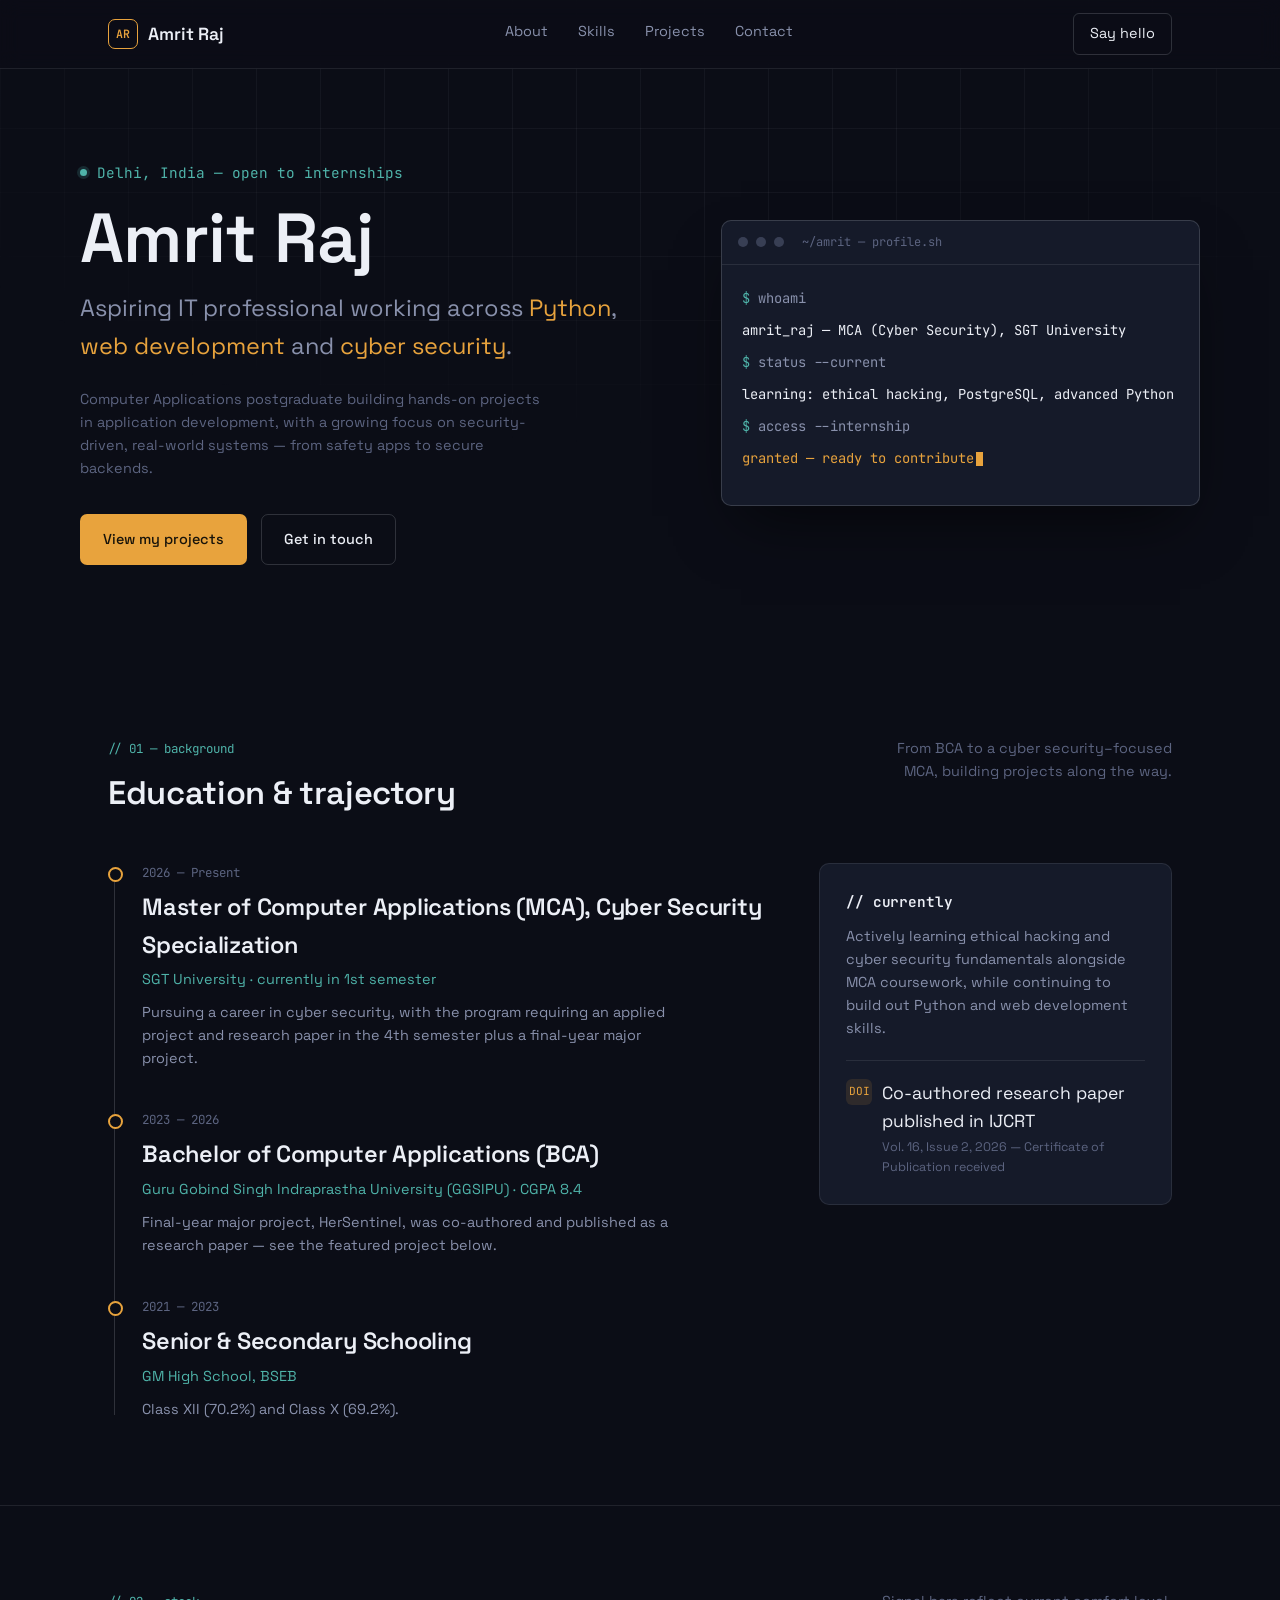
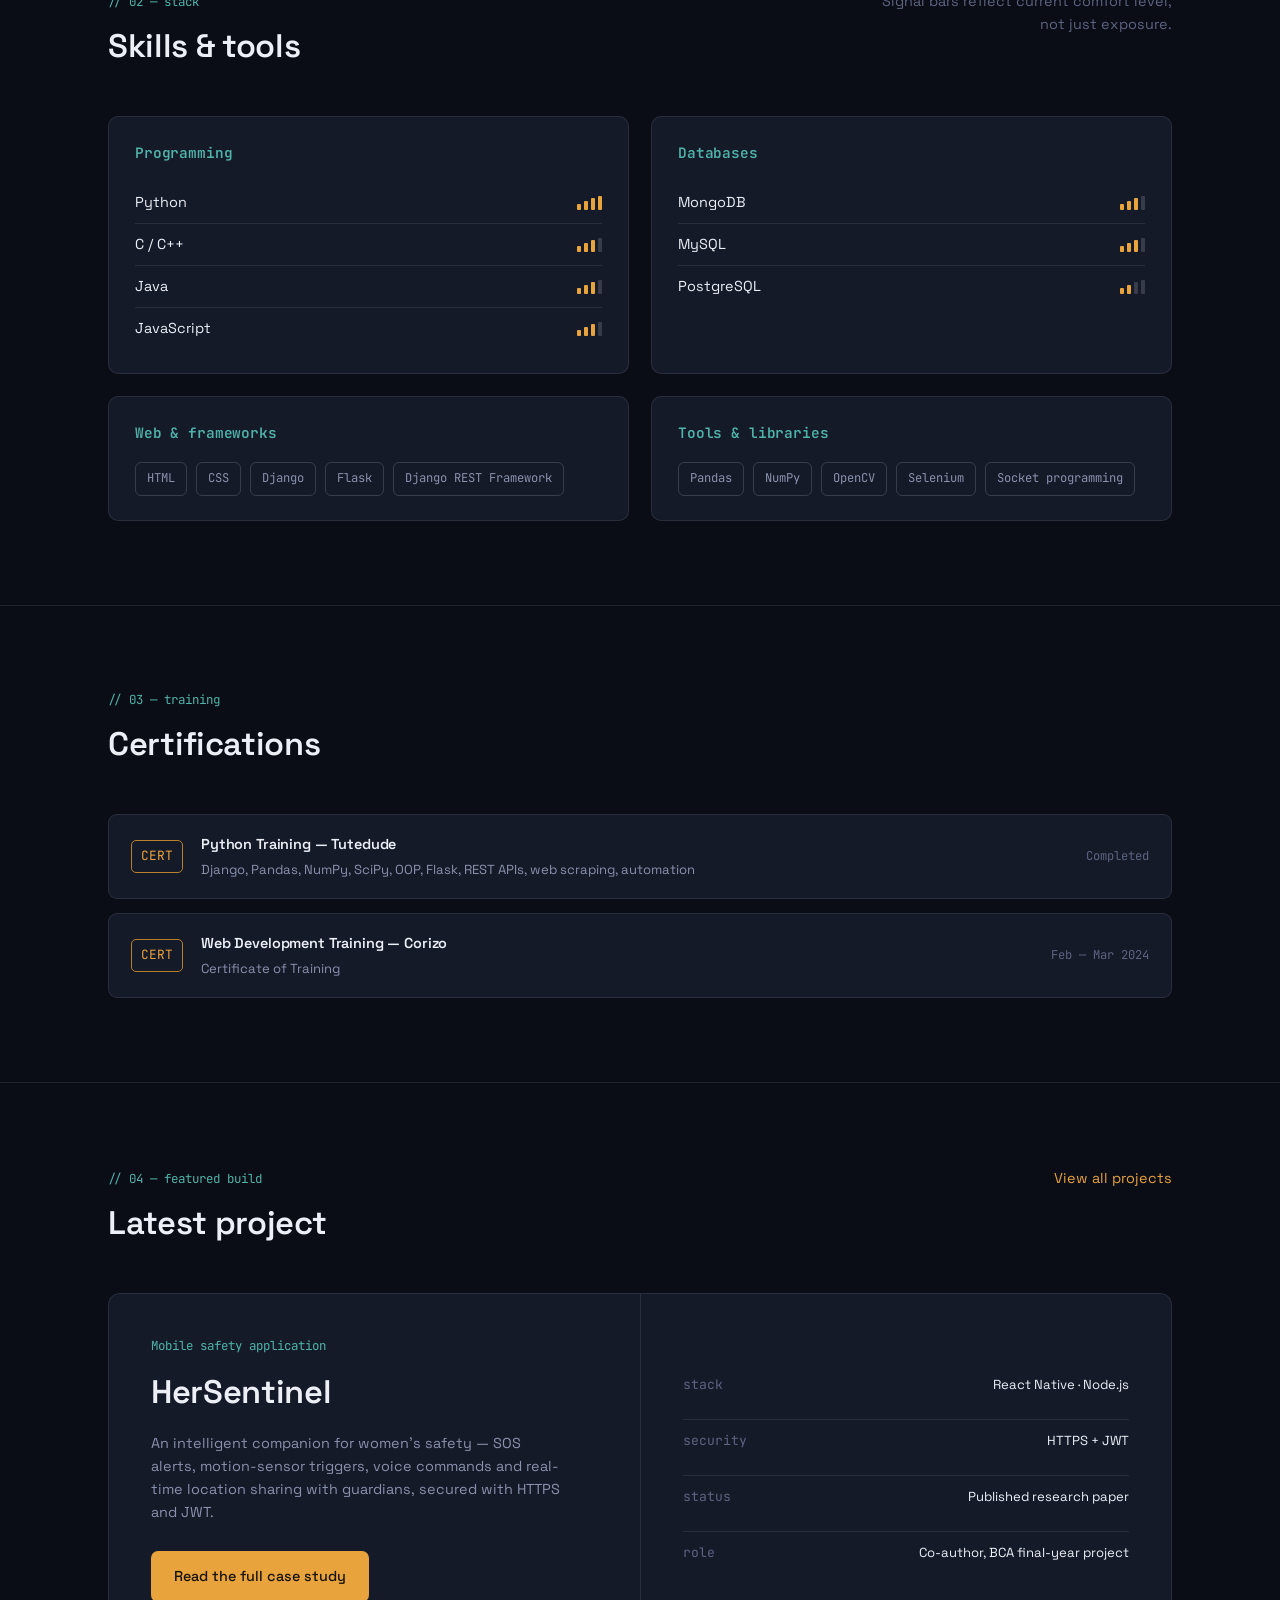
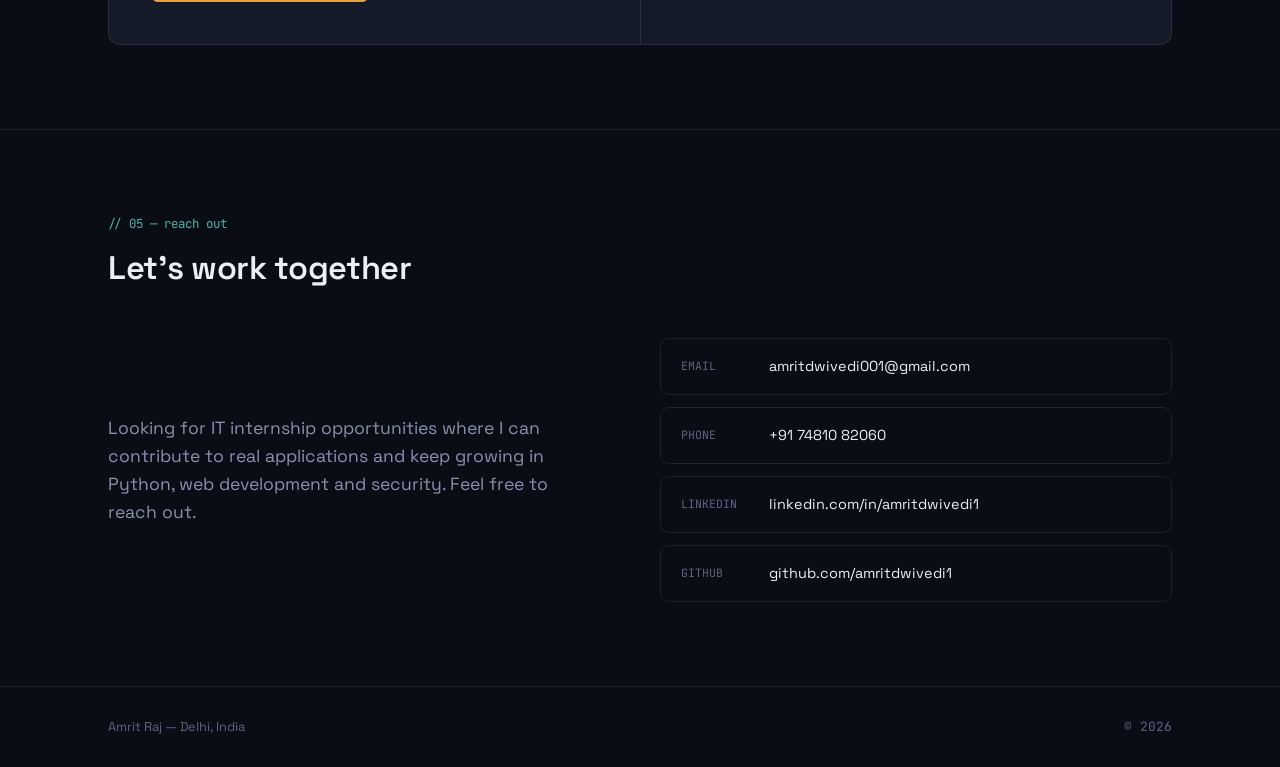
==== index.html @ 2801be8a "Add files via upload" ====
<!DOCTYPE html>
<html lang="en">
<head>
<meta charset="UTF-8">
<meta name="viewport" content="width=device-width, initial-scale=1.0">
<title>Amrit Raj — IT Professional &amp; Cyber Security Enthusiast</title>
<meta name="description" content="Portfolio of Amrit Raj — Python &amp; web development, cyber security, MCA (Cyber Security) student.">
<link rel="preconnect" href="https://fonts.googleapis.com">
<link href="https://fonts.googleapis.com/css2?family=Space+Grotesk:wght@400;500;600;700&family=JetBrains+Mono:wght@400;500&display=swap" rel="stylesheet">
<link rel="stylesheet" href="style.css">
</head>
<body>

<nav class="site-nav">
  <div class="wrap">
    <div class="brand">
      <span class="brand-mark">AR</span>
      Amrit Raj
    </div>
    <div class="nav-links">
      <a href="#about">About</a>
      <a href="#skills">Skills</a>
      <a href="projects/index.html">Projects</a>
      <a href="#contact">Contact</a>
    </div>
    <a class="nav-cta" href="mailto:amritdwivedi001@gmail.com">Say hello</a>
  </div>
</nav>

<header class="wrap hero">
  <div>
    <div class="eyebrow-line"><span class="dot"></span> Delhi, India — open to internships</div>
    <h1>Amrit Raj</h1>
    <p class="role">Aspiring IT professional working across <span class="hl">Python</span>, <span class="hl">web development</span> and <span class="hl">cyber security</span>.</p>
    <p class="hero-intro">Computer Applications postgraduate building hands-on projects in application development, with a growing focus on security-driven, real-world systems — from safety apps to secure backends.</p>
    <div class="hero-cta">
      <a class="btn btn-primary" href="projects/index.html">View my projects</a>
      <a class="btn btn-ghost" href="#contact">Get in touch</a>
    </div>
  </div>

  <div class="terminal">
    <div class="terminal-head">
      <span></span><span></span><span></span>
      <div class="path">~/amrit — profile.sh</div>
    </div>
    <div class="terminal-body">
      <div class="line"><span class="prompt">$</span> whoami</div>
      <div class="line"><span class="val">amrit_raj — MCA (Cyber Security), SGT University</span></div>
      <div class="line"><span class="prompt">$</span> status --current</div>
      <div class="line"><span class="val">learning: ethical hacking, PostgreSQL, advanced Python</span></div>
      <div class="line"><span class="prompt">$</span> access --internship</div>
      <div class="line"><span class="ok">granted — ready to contribute<span class="cursor"></span></span></div>
    </div>
  </div>
</header>

<section id="about">
  <div class="wrap">
    <div class="section-head">
      <div>
        <div class="section-tag">// 01 — background</div>
        <h2>Education &amp; trajectory</h2>
      </div>
      <p class="section-note">From BCA to a cyber security–focused MCA, building projects along the way.</p>
    </div>

    <div class="about-grid">
      <div class="timeline">
        <div class="timeline-item">
          <div class="period">2026 — Present</div>
          <h3>Master of Computer Applications (MCA), Cyber Security Specialization</h3>
          <div class="org">SGT University · currently in 1st semester</div>
          <p class="desc">Pursuing a career in cyber security, with the program requiring an applied project and research paper in the 4th semester plus a final-year major project.</p>
        </div>
        <div class="timeline-item">
          <div class="period">2023 — 2026</div>
          <h3>Bachelor of Computer Applications (BCA)</h3>
          <div class="org">Guru Gobind Singh Indraprastha University (GGSIPU) · CGPA 8.4</div>
          <p class="desc">Final-year major project, HerSentinel, was co-authored and published as a research paper — see the featured project below.</p>
        </div>
        <div class="timeline-item">
          <div class="period">2021 — 2023</div>
          <h3>Senior &amp; Secondary Schooling</h3>
          <div class="org">GM High School, BSEB</div>
          <p class="desc">Class XII (70.2%) and Class X (69.2%).</p>
        </div>
      </div>

      <aside class="about-side">
        <h4>// currently</h4>
        <p>Actively learning ethical hacking and cyber security fundamentals alongside MCA coursework, while continuing to build out Python and web development skills.</p>
        <div class="badge-pub">
          <span class="icon">DOI</span>
          <div>
            Co-authored research paper published in IJCRT
            <small>Vol. 16, Issue 2, 2026 — Certificate of Publication received</small>
          </div>
        </div>
      </aside>
    </div>
  </div>
</section>

<section id="skills">
  <div class="wrap">
    <div class="section-head">
      <div>
        <div class="section-tag">// 02 — stack</div>
        <h2>Skills &amp; tools</h2>
      </div>
      <p class="section-note">Signal bars reflect current comfort level, not just exposure.</p>
    </div>

    <div class="skills-grid">
      <div class="skill-card">
        <h3>Programming</h3>
        <div class="skill-row"><span class="name">Python</span><span class="signal"><i class="on"></i><i class="on"></i><i class="on"></i><i class="on"></i></span></div>
        <div class="skill-row"><span class="name">C / C++</span><span class="signal"><i class="on"></i><i class="on"></i><i class="on"></i><i></i></span></div>
        <div class="skill-row"><span class="name">Java</span><span class="signal"><i class="on"></i><i class="on"></i><i class="on"></i><i></i></span></div>
        <div class="skill-row"><span class="name">JavaScript</span><span class="signal"><i class="on"></i><i class="on"></i><i class="on"></i><i></i></span></div>
      </div>

      <div class="skill-card">
        <h3>Databases</h3>
        <div class="skill-row"><span class="name">MongoDB</span><span class="signal"><i class="on"></i><i class="on"></i><i class="on"></i><i></i></span></div>
        <div class="skill-row"><span class="name">MySQL</span><span class="signal"><i class="on"></i><i class="on"></i><i class="on"></i><i></i></span></div>
        <div class="skill-row"><span class="name">PostgreSQL</span><span class="signal"><i class="on"></i><i class="on"></i><i></i><i></i></span></div>
        
      </div>

      <div class="skill-card">
        <h3>Web &amp; frameworks</h3>
        <div class="tag-row">
          <span class="tag">HTML</span>
          <span class="tag">CSS</span>
          <span class="tag">Django</span>
          <span class="tag">Flask</span>
          <span class="tag">Django REST Framework</span>
        </div>
      </div>

      <div class="skill-card">
        <h3>Tools &amp; libraries</h3>
        <div class="tag-row">
          <span class="tag">Pandas</span>
          <span class="tag">NumPy</span>
          <span class="tag">OpenCV</span>
          <span class="tag">Selenium</span>
          <span class="tag">Socket programming</span>
        </div>
      </div>
    </div>
  </div>
</section>

<section id="certifications">
  <div class="wrap">
    <div class="section-head">
      <div>
        <div class="section-tag">// 03 — training</div>
        <h2>Certifications</h2>
      </div>
    </div>
    <div class="cert-list">
      <div class="cert-item">
        <span class="mark">CERT</span>
        <div>
          <h4>Python Training — Tutedude</h4>
          <p>Django, Pandas, NumPy, SciPy, OOP, Flask, REST APIs, web scraping, automation</p>
        </div>
        <span class="when">Completed</span>
      </div>
      <div class="cert-item">
        <span class="mark">CERT</span>
        <div>
          <h4>Web Development Training — Corizo</h4>
          <p>Certificate of Training</p>
        </div>
        <span class="when">Feb — Mar 2024</span>
      </div>
    </div>
  </div>
</section>

<section id="featured-project">
  <div class="wrap">
    <div class="section-head">
      <div>
        <div class="section-tag">// 04 — featured build</div>
        <h2>Latest project</h2>
      </div>
      <p class="section-note"><a href="projects/index.html" style="color:var(--amber)">View all projects</a></p>
    </div>

    <div class="feature-card">
      <div class="feature-copy">
        <div class="kicker">Mobile safety application</div>
        <h3>HerSentinel</h3>
        <p class="lede">An intelligent companion for women's safety — SOS alerts, motion-sensor triggers, voice commands and real-time location sharing with guardians, secured with HTTPS and JWT.</p>
        <div class="feature-links">
          <a class="btn btn-primary" href="projects/her-sentinels/index.html">Read the full case study</a>
        </div>
      </div>
      <div class="feature-visual">
        <div class="feature-fact"><span class="k">stack</span><span class="v">React Native · Node.js</span></div>
        <div class="feature-fact"><span class="k">security</span><span class="v">HTTPS + JWT</span></div>
        <div class="feature-fact"><span class="k">status</span><span class="v">Published research paper</span></div>
        <div class="feature-fact"><span class="k">role</span><span class="v">Co-author, BCA final-year project</span></div>
      </div>
    </div>
  </div>
</section>

<section id="contact">
  <div class="wrap">
    <div class="section-head">
      <div>
        <div class="section-tag">// 05 — reach out</div>
        <h2>Let's work together</h2>
      </div>
    </div>

    <div class="contact-grid">
      <p style="color:var(--muted); max-width:44ch; font-size:var(--step-0);">Looking for IT internship opportunities where I can contribute to real applications and keep growing in Python, web development and security. Feel free to reach out.</p>

      <div class="contact-list">
        <a class="contact-row" href="mailto:amritdwivedi001@gmail.com">
          <span class="k">EMAIL</span><span class="v">amritdwivedi001@gmail.com</span>
        </a>
        <a class="contact-row" href="tel:+917481082060">
          <span class="k">PHONE</span><span class="v">+91 74810 82060</span>
        </a>
        <a class="contact-row" href="https://www.linkedin.com/in/amritdwivedi1" target="_blank" rel="noopener">
          <span class="k">LINKEDIN</span><span class="v">linkedin.com/in/amritdwivedi1</span>
        </a>
        <a class="contact-row" href="https://github.com/amritdwivedi1" target="_blank" rel="noopener">
          <span class="k">GITHUB</span><span class="v">github.com/amritdwivedi1</span>
        </a>
      </div>
    </div>
  </div>
</section>

<footer>
  <div class="wrap">
    <span>Amrit Raj — Delhi, India</span>
    <span class="mono">© 2026</span>
  </div>
</footer>

</body>
</html>
---- style.css ----
/* ===========================================================
   AMRIT RAJ — Portfolio
   Design language: a secure-systems / access-terminal aesthetic.
   Deep ink base, amber signal accent (not neon green), teal
   secondary, one deliberate boot-sequence moment in the hero.
   =========================================================== */

:root {
  /* Color */
  --ink:        #0B0D16;
  --ink-soft:   #151a29;
  --ink-raise:  #1b2032;
  --paper:      #ECEFF6;
  --muted:      #8991AC;
  --muted-dim:  #5C6480;
  --amber:      #E8A33D;
  --amber-dim:  #B87F2C;
  --teal:       #4FB3A9;
  --line:       rgba(236, 239, 246, 0.09);
  --line-strong:rgba(236, 239, 246, 0.16);
  --danger:     #E15B5B;

  /* Type */
  --font-display: 'Space Grotesk', 'Segoe UI', sans-serif;
  --font-mono: 'JetBrains Mono', 'Consolas', monospace;

  /* Scale */
  --step--1: clamp(0.83rem, 0.8rem + 0.15vw, 0.9rem);
  --step-0:  clamp(1rem, 0.96rem + 0.2vw, 1.1rem);
  --step-1:  clamp(1.25rem, 1.15rem + 0.4vw, 1.5rem);
  --step-2:  clamp(1.6rem, 1.4rem + 0.8vw, 2.1rem);
  --step-3:  clamp(2.1rem, 1.7rem + 1.6vw, 3.2rem);
  --step-4:  clamp(2.8rem, 2.1rem + 2.8vw, 4.6rem);

  --maxw: 1120px;
}

* { box-sizing: border-box; }

html {
  scroll-behavior: smooth;
}

@media (prefers-reduced-motion: reduce) {
  html { scroll-behavior: auto; }
  *, *::before, *::after {
    animation-duration: 0.001ms !important;
    animation-iteration-count: 1 !important;
    transition-duration: 0.001ms !important;
  }
}

body {
  margin: 0;
  background: var(--ink);
  color: var(--paper);
  font-family: var(--font-display);
  font-size: var(--step-0);
  line-height: 1.6;
  -webkit-font-smoothing: antialiased;
}

/* subtle fixed grid texture behind everything */
body::before {
  content: "";
  position: fixed;
  inset: 0;
  background-image:
    linear-gradient(var(--line) 1px, transparent 1px),
    linear-gradient(90deg, var(--line) 1px, transparent 1px);
  background-size: 64px 64px;
  mask-image: radial-gradient(ellipse 80% 60% at 50% 0%, black 40%, transparent 85%);
  opacity: 0.5;
  pointer-events: none;
  z-index: 0;
}

a { color: inherit; text-decoration: none; }

h1, h2, h3, h4 { margin: 0; font-weight: 600; letter-spacing: -0.01em; }

p { margin: 0; color: var(--muted); }

.mono { font-family: var(--font-mono); }

.wrap {
  max-width: var(--maxw);
  margin: 0 auto;
  padding: 0 28px;
  position: relative;
  z-index: 1;
}

/* ---------- Nav ---------- */
.site-nav {
  position: sticky;
  top: 0;
  z-index: 20;
  background: rgba(11, 13, 22, 0.82);
  backdrop-filter: blur(10px);
  border-bottom: 1px solid var(--line);
}

.site-nav .wrap {
  display: flex;
  align-items: center;
  justify-content: space-between;
  height: 68px;
}

.brand {
  display: flex;
  align-items: center;
  gap: 10px;
  font-weight: 600;
  font-size: var(--step-0);
}

.brand-mark {
  width: 30px;
  height: 30px;
  border: 1px solid var(--amber);
  border-radius: 7px;
  display: grid;
  place-items: center;
  font-family: var(--font-mono);
  font-size: 0.72rem;
  color: var(--amber);
}

.nav-links {
  display: flex;
  gap: 30px;
  font-size: var(--step--1);
}

.nav-links a {
  color: var(--muted);
  border-bottom: 1px solid transparent;
  padding-bottom: 3px;
  transition: color 0.2s ease, border-color 0.2s ease;
}

.nav-links a:hover,
.nav-links a.active {
  color: var(--paper);
  border-color: var(--amber);
}

.nav-cta {
  border: 1px solid var(--line-strong);
  padding: 8px 16px;
  border-radius: 6px;
  font-size: var(--step--1);
  color: var(--paper) !important;
  transition: border-color 0.2s ease, background 0.2s ease;
}
.nav-cta:hover { border-color: var(--amber); background: rgba(232,163,61,0.08); }

.nav-toggle { display: none; }

/* ---------- Hero ---------- */
.hero {
  padding: 92px 0 88px;
  display: grid;
  grid-template-columns: 1.1fr 0.9fr;
  gap: 56px;
  align-items: center;
}

.eyebrow-line {
  font-family: var(--font-mono);
  font-size: var(--step--1);
  color: var(--teal);
  margin-bottom: 18px;
  display: flex;
  align-items: center;
  gap: 10px;
}

.eyebrow-line .dot {
  width: 7px; height: 7px;
  border-radius: 50%;
  background: var(--teal);
  box-shadow: 0 0 0 3px rgba(79,179,169,0.18);
}

.hero h1 {
  font-size: var(--step-4);
  line-height: 1.04;
  color: var(--paper);
}

.hero .role {
  margin-top: 16px;
  font-size: var(--step-1);
  color: var(--muted);
  max-width: 46ch;
}

.hero .role .hl { color: var(--amber); }

.hero-intro {
  margin-top: 22px;
  max-width: 52ch;
  color: var(--muted-dim);
  font-size: var(--step--1);
}

.hero-cta {
  margin-top: 34px;
  display: flex;
  gap: 14px;
  flex-wrap: wrap;
}

.btn {
  display: inline-flex;
  align-items: center;
  gap: 8px;
  padding: 13px 22px;
  border-radius: 7px;
  font-size: var(--step--1);
  font-weight: 500;
  border: 1px solid transparent;
  cursor: pointer;
}

.btn-primary {
  background: var(--amber);
  color: #17130A;
}
.btn-primary:hover { background: #f0ad4f; }

.btn-ghost {
  border-color: var(--line-strong);
  color: var(--paper);
}
.btn-ghost:hover { border-color: var(--amber); color: var(--amber); }

/* terminal panel */
.terminal {
  background: var(--ink-soft);
  border: 1px solid var(--line-strong);
  border-radius: 10px;
  overflow: hidden;
  box-shadow: 0 30px 60px -20px rgba(0,0,0,0.6);
}

.terminal-head {
  display: flex;
  align-items: center;
  gap: 8px;
  padding: 12px 16px;
  border-bottom: 1px solid var(--line);
}

.terminal-head span {
  width: 10px; height: 10px; border-radius: 50%;
  background: var(--muted-dim);
  opacity: 0.5;
}

.terminal-head .path {
  margin-left: 10px;
  font-family: var(--font-mono);
  font-size: 0.75rem;
  color: var(--muted-dim);
}

.terminal-body {
  padding: 22px 20px 26px;
  font-family: var(--font-mono);
  font-size: 0.86rem;
  color: var(--muted);
  min-height: 210px;
}

.terminal-body .line { margin-bottom: 10px; opacity: 0; animation: reveal 0.4s ease forwards; }
.terminal-body .prompt { color: var(--teal); }
.terminal-body .val { color: var(--paper); }
.terminal-body .ok { color: var(--amber); }

.terminal-body .line:nth-child(1) { animation-delay: 0.2s; }
.terminal-body .line:nth-child(2) { animation-delay: 0.9s; }
.terminal-body .line:nth-child(3) { animation-delay: 1.6s; }
.terminal-body .line:nth-child(4) { animation-delay: 2.3s; }
.terminal-body .line:nth-child(5) { animation-delay: 3.0s; }
.terminal-body .line:nth-child(6) { animation-delay: 3.7s; }

@keyframes reveal {
  from { opacity: 0; transform: translateY(4px); }
  to   { opacity: 1; transform: translateY(0); }
}

.cursor {
  display: inline-block;
  width: 7px; height: 14px;
  background: var(--amber);
  margin-left: 2px;
  animation: blink 1s steps(1) infinite;
  vertical-align: middle;
}
@keyframes blink { 50% { opacity: 0; } }

/* ---------- Section shell ---------- */
section { padding: 84px 0; border-top: 1px solid var(--line); }
.hero + section { border-top: none; }

.section-head {
  display: flex;
  align-items: baseline;
  justify-content: space-between;
  gap: 24px;
  margin-bottom: 44px;
  flex-wrap: wrap;
}

.section-tag {
  font-family: var(--font-mono);
  font-size: 0.78rem;
  color: var(--teal);
}

.section-head h2 {
  font-size: var(--step-2);
  color: var(--paper);
  margin-top: 8px;
}

.section-note {
  max-width: 34ch;
  font-size: var(--step--1);
  color: var(--muted-dim);
  text-align: right;
}

/* ---------- About / education timeline ---------- */
.timeline {
  position: relative;
  padding-left: 34px;
}

.timeline::before {
  content: "";
  position: absolute;
  left: 6px; top: 6px; bottom: 6px;
  width: 1px;
  background: var(--line-strong);
}

.timeline-item {
  position: relative;
  padding-bottom: 40px;
}
.timeline-item:last-child { padding-bottom: 0; }

.timeline-item::before {
  content: "";
  position: absolute;
  left: -34px;
  top: 4px;
  width: 11px; height: 11px;
  border-radius: 50%;
  background: var(--ink);
  border: 2px solid var(--amber);
}

.timeline-item .period {
  font-family: var(--font-mono);
  font-size: 0.78rem;
  color: var(--muted-dim);
}

.timeline-item h3 {
  font-size: var(--step-1);
  color: var(--paper);
  margin-top: 6px;
}

.timeline-item .org {
  margin-top: 4px;
  color: var(--teal);
  font-size: var(--step--1);
}

.timeline-item .desc {
  margin-top: 10px;
  max-width: 60ch;
  font-size: var(--step--1);
}

.about-grid {
  display: grid;
  grid-template-columns: 1.3fr 0.7fr;
  gap: 56px;
}

.about-side {
  border: 1px solid var(--line);
  border-radius: 10px;
  padding: 26px;
  background: var(--ink-soft);
  align-self: start;
}

.about-side h4 {
  font-size: var(--step--1);
  color: var(--paper);
  font-family: var(--font-mono);
}

.about-side p { margin-top: 12px; font-size: var(--step--1); }

.badge-pub {
  margin-top: 20px;
  display: flex;
  gap: 10px;
  align-items: flex-start;
  border-top: 1px solid var(--line);
  padding-top: 18px;
}

.badge-pub .icon {
  width: 26px; height: 26px; flex: none;
  border-radius: 6px;
  background: rgba(232,163,61,0.12);
  color: var(--amber);
  display: grid; place-items: center;
  font-family: var(--font-mono);
  font-size: 0.7rem;
}

.badge-pub small { display: block; margin-top: 3px; color: var(--muted-dim); font-size: 0.78rem; }

/* ---------- Skills ---------- */
.skills-grid {
  display: grid;
  grid-template-columns: repeat(2, 1fr);
  gap: 22px;
}

.skill-card {
  border: 1px solid var(--line);
  border-radius: 10px;
  padding: 24px 26px;
  background: var(--ink-soft);
}

.skill-card h3 {
  font-size: var(--step--1);
  font-family: var(--font-mono);
  color: var(--teal);
  margin-bottom: 18px;
}

.skill-row {
  display: flex;
  align-items: center;
  justify-content: space-between;
  gap: 14px;
  padding: 9px 0;
  border-top: 1px solid var(--line);
  font-size: var(--step--1);
}
.skill-row:first-of-type { border-top: none; }

.skill-row .name { color: var(--paper); }
.skill-row .note { color: var(--muted-dim); font-size: 0.78rem; }

.signal {
  display: flex;
  gap: 3px;
  align-items: flex-end;
  height: 14px;
}
.signal i {
  display: block;
  width: 4px;
  background: var(--line-strong);
  border-radius: 1px;
}
.signal i:nth-child(1) { height: 40%; }
.signal i:nth-child(2) { height: 60%; }
.signal i:nth-child(3) { height: 80%; }
.signal i:nth-child(4) { height: 100%; }
.signal i.on { background: var(--amber); }

.tag-row {
  display: flex;
  flex-wrap: wrap;
  gap: 9px;
}

.tag {
  font-family: var(--font-mono);
  font-size: 0.76rem;
  padding: 6px 11px;
  border-radius: 6px;
  border: 1px solid var(--line-strong);
  color: var(--muted);
}

/* ---------- Certifications ---------- */
.cert-list {
  display: grid;
  gap: 14px;
}

.cert-item {
  display: grid;
  grid-template-columns: auto 1fr auto;
  gap: 18px;
  align-items: center;
  padding: 18px 22px;
  border: 1px solid var(--line);
  border-radius: 9px;
  background: var(--ink-soft);
}

.cert-item .mark {
  font-family: var(--font-mono);
  color: var(--amber);
  font-size: 0.8rem;
  border: 1px solid var(--amber-dim);
  padding: 5px 9px;
  border-radius: 5px;
}

.cert-item h4 { font-size: var(--step--1); color: var(--paper); }
.cert-item p { margin-top: 3px; font-size: 0.82rem; }
.cert-item .when { font-family: var(--font-mono); font-size: 0.76rem; color: var(--muted-dim); white-space: nowrap; }

/* ---------- Featured project ---------- */
.feature-card {
  display: grid;
  grid-template-columns: 1fr 1fr;
  border: 1px solid var(--line);
  border-radius: 12px;
  overflow: hidden;
  background: var(--ink-soft);
}

.feature-copy { padding: 42px; }
.feature-visual {
  padding: 42px;
  border-left: 1px solid var(--line);
  display: flex;
  flex-direction: column;
  justify-content: center;
  gap: 14px;
}

.feature-copy .kicker {
  font-family: var(--font-mono);
  font-size: 0.78rem;
  color: var(--teal);
}

.feature-copy h3 {
  font-size: var(--step-2);
  color: var(--paper);
  margin-top: 10px;
}

.feature-copy p.lede { margin-top: 14px; font-size: var(--step--1); max-width: 46ch; }

.feature-links { margin-top: 26px; display: flex; gap: 14px; flex-wrap: wrap; }

.feature-fact {
  display: flex;
  justify-content: space-between;
  padding: 10px 0;
  border-top: 1px solid var(--line);
  font-size: 0.82rem;
}
.feature-fact:first-child { border-top: none; }
.feature-fact .k { color: var(--muted-dim); font-family: var(--font-mono); }
.feature-fact .v { color: var(--paper); }

/* ---------- Contact ---------- */
.contact-grid {
  display: grid;
  grid-template-columns: 1fr 1fr;
  gap: 40px;
  align-items: center;
}

.contact-list { display: grid; gap: 12px; }

.contact-row {
  display: flex;
  align-items: center;
  gap: 14px;
  padding: 16px 20px;
  border: 1px solid var(--line);
  border-radius: 9px;
  transition: border-color 0.2s ease;
}
.contact-row:hover { border-color: var(--amber-dim); }

.contact-row .k {
  font-family: var(--font-mono);
  font-size: 0.72rem;
  color: var(--muted-dim);
  width: 74px;
  flex: none;
}
.contact-row .v { color: var(--paper); font-size: var(--step--1); }

/* ---------- Footer ---------- */
footer {
  border-top: 1px solid var(--line);
  padding: 30px 0;
}
footer .wrap {
  display: flex;
  justify-content: space-between;
  align-items: center;
  font-size: 0.8rem;
  color: var(--muted-dim);
}

/* ---------- Breadcrumb (sub pages) ---------- */
.crumb {
  padding: 26px 0 0;
  font-family: var(--font-mono);
  font-size: 0.8rem;
  color: var(--muted-dim);
}
.crumb a { color: var(--muted); }
.crumb a:hover { color: var(--amber); }
.crumb .sep { margin: 0 8px; opacity: 0.5; }

/* ---------- Projects index page ---------- */
.page-head { padding: 50px 0 10px; }
.page-head .section-tag { margin-bottom: 10px; }
.page-head h1 { font-size: var(--step-3); color: var(--paper); }
.page-head p.lede { margin-top: 14px; max-width: 52ch; font-size: var(--step-0); color: var(--muted); }

.project-grid {
  display: grid;
  grid-template-columns: repeat(2, 1fr);
  gap: 22px;
  padding: 50px 0 90px;
}

.project-card {
  border: 1px solid var(--line);
  border-radius: 12px;
  padding: 30px;
  background: var(--ink-soft);
  display: flex;
  flex-direction: column;
  gap: 16px;
  transition: border-color 0.2s ease, transform 0.2s ease;
}
.project-card:hover { border-color: var(--amber-dim); transform: translateY(-3px); }

.project-card .status {
  font-family: var(--font-mono);
  font-size: 0.72rem;
  color: var(--teal);
  display: flex;
  align-items: center;
  gap: 8px;
}
.project-card .status .dot { width: 6px; height: 6px; border-radius: 50%; background: var(--teal); }

.project-card h3 { font-size: var(--step-1); color: var(--paper); }
.project-card p { font-size: var(--step--1); }

.project-card .stack { display: flex; flex-wrap: wrap; gap: 8px; margin-top: 4px; }

.project-card .go {
  margin-top: auto;
  font-size: 0.85rem;
  color: var(--amber);
  padding-top: 14px;
  border-top: 1px solid var(--line);
}

.project-card.placeholder {
  opacity: 0.5;
  border-style: dashed;
}
.project-card.placeholder:hover { transform: none; border-color: var(--line); }

/* ---------- Project detail page ---------- */
.detail-hero { padding: 30px 0 50px; }
.detail-hero .section-tag { margin-bottom: 14px; }
.detail-hero h1 { font-size: var(--step-3); color: var(--paper); max-width: 20ch; }
.detail-hero p.lede { margin-top: 16px; font-size: var(--step-1); color: var(--muted); max-width: 58ch; }

.detail-grid {
  display: grid;
  grid-template-columns: 1.5fr 1fr;
  gap: 56px;
  padding-bottom: 30px;
}

.detail-block { margin-bottom: 40px; }
.detail-block:last-child { margin-bottom: 0; }
.detail-block h2 {
  font-family: var(--font-mono);
  font-size: 0.85rem;
  color: var(--teal);
  margin-bottom: 18px;
}
.detail-block p { max-width: 62ch; font-size: var(--step--1); margin-bottom: 12px; }

.feature-checklist { display: grid; gap: 12px; }
.feature-checklist li {
  list-style: none;
  display: flex;
  gap: 12px;
  align-items: flex-start;
  font-size: var(--step--1);
  color: var(--muted);
}
.feature-checklist .mk {
  flex: none;
  width: 18px; height: 18px;
  border-radius: 4px;
  border: 1px solid var(--amber-dim);
  color: var(--amber);
  display: grid; place-items: center;
  font-size: 0.62rem;
  font-family: var(--font-mono);
  margin-top: 2px;
}

.detail-side {
  border: 1px solid var(--line);
  border-radius: 12px;
  padding: 26px;
  background: var(--ink-soft);
  height: fit-content;
  position: sticky;
  top: 90px;
}
.detail-side h4 {
  font-family: var(--font-mono);
  font-size: 0.78rem;
  color: var(--paper);
  margin-bottom: 16px;
}

.fact { display: flex; justify-content: space-between; padding: 9px 0; border-top: 1px solid var(--line); font-size: 0.82rem; }
.fact:first-of-type { border-top: none; }
.fact .k { color: var(--muted-dim); }
.fact .v { color: var(--paper); text-align: right; }

.download-list { display: grid; gap: 10px; margin-top: 18px; }
.download-btn {
  display: flex;
  align-items: center;
  justify-content: space-between;
  gap: 10px;
  padding: 13px 16px;
  border: 1px solid var(--line-strong);
  border-radius: 8px;
  font-size: 0.85rem;
  color: var(--paper);
  transition: border-color 0.2s ease, background 0.2s ease;
}
.download-btn:hover { border-color: var(--amber); background: rgba(232,163,61,0.06); }
.download-btn .via { color: var(--muted-dim); font-family: var(--font-mono); font-size: 0.72rem; }

.repo-link {
  margin-top: 14px;
  display: block;
  text-align: center;
  padding: 12px;
  border-radius: 8px;
  background: var(--amber);
  color: #17130A;
  font-size: 0.85rem;
  font-weight: 500;
}

.pub-card {
  margin-top: 22px;
  border: 1px solid var(--line);
  border-radius: 10px;
  padding: 20px;
}
.pub-card p { font-size: 0.82rem; }
.pub-card .doi { margin-top: 10px; font-family: var(--font-mono); font-size: 0.74rem; color: var(--muted-dim); }

.pub-links {
  margin-top: 16px;
  display: flex;
  flex-wrap: wrap;
  gap: 10px;
}
.pub-link-btn {
  display: inline-flex;
  align-items: center;
  padding: 10px 16px;
  border: 1px solid var(--amber-dim);
  border-radius: 7px;
  font-size: 0.8rem;
  color: var(--amber);
  transition: background 0.2s ease, color 0.2s ease;
}
.pub-link-btn:hover { background: var(--amber); color: #17130A; }

/* ---------- Responsive ---------- */
@media (max-width: 880px) {
  .hero { grid-template-columns: 1fr; padding-top: 60px; }
  .about-grid { grid-template-columns: 1fr; }
  .skills-grid { grid-template-columns: 1fr; }
  .feature-card { grid-template-columns: 1fr; }
  .feature-visual { border-left: none; border-top: 1px solid var(--line); }
  .contact-grid { grid-template-columns: 1fr; }
  .project-grid { grid-template-columns: 1fr; }
  .detail-grid { grid-template-columns: 1fr; }
  .detail-side { position: static; }
  .nav-links { display: none; }
  .section-note { display: none; }
  .cert-item { grid-template-columns: auto 1fr; }
  .cert-item .when { grid-column: 2; }
}
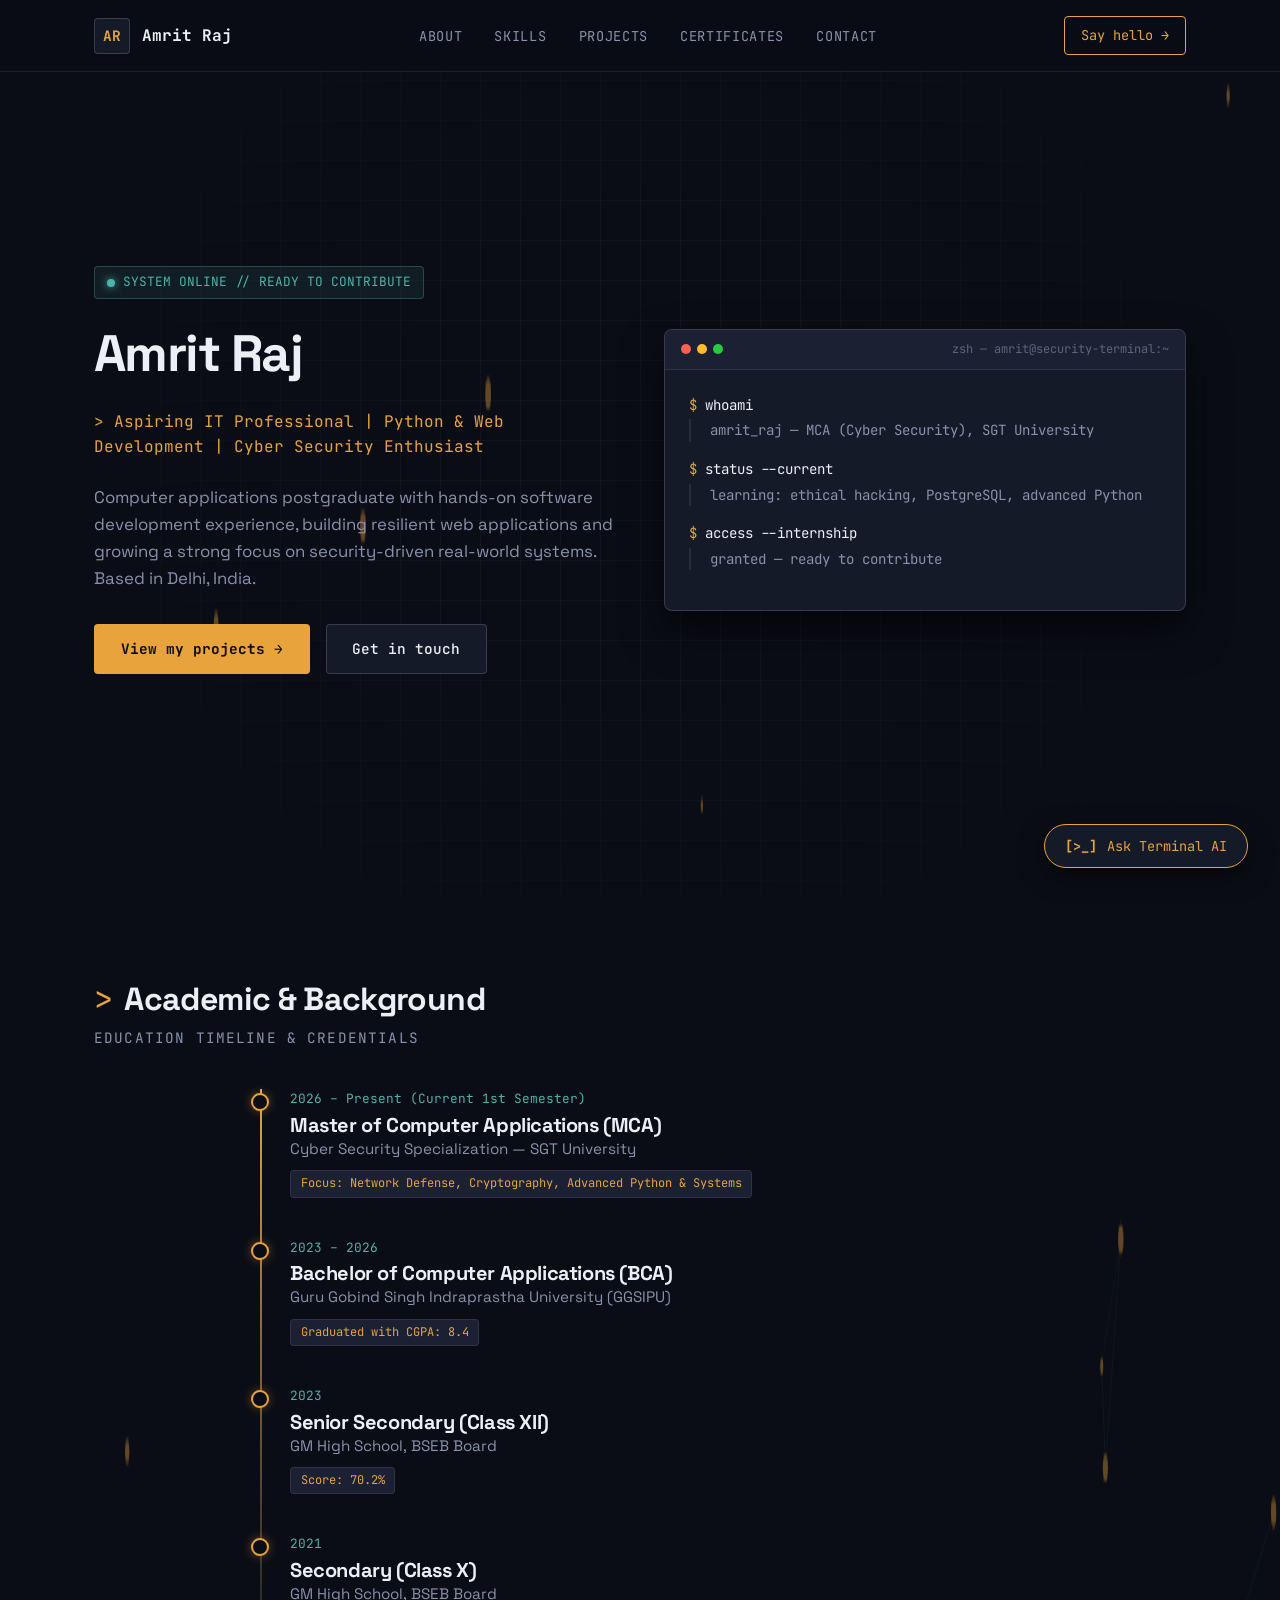
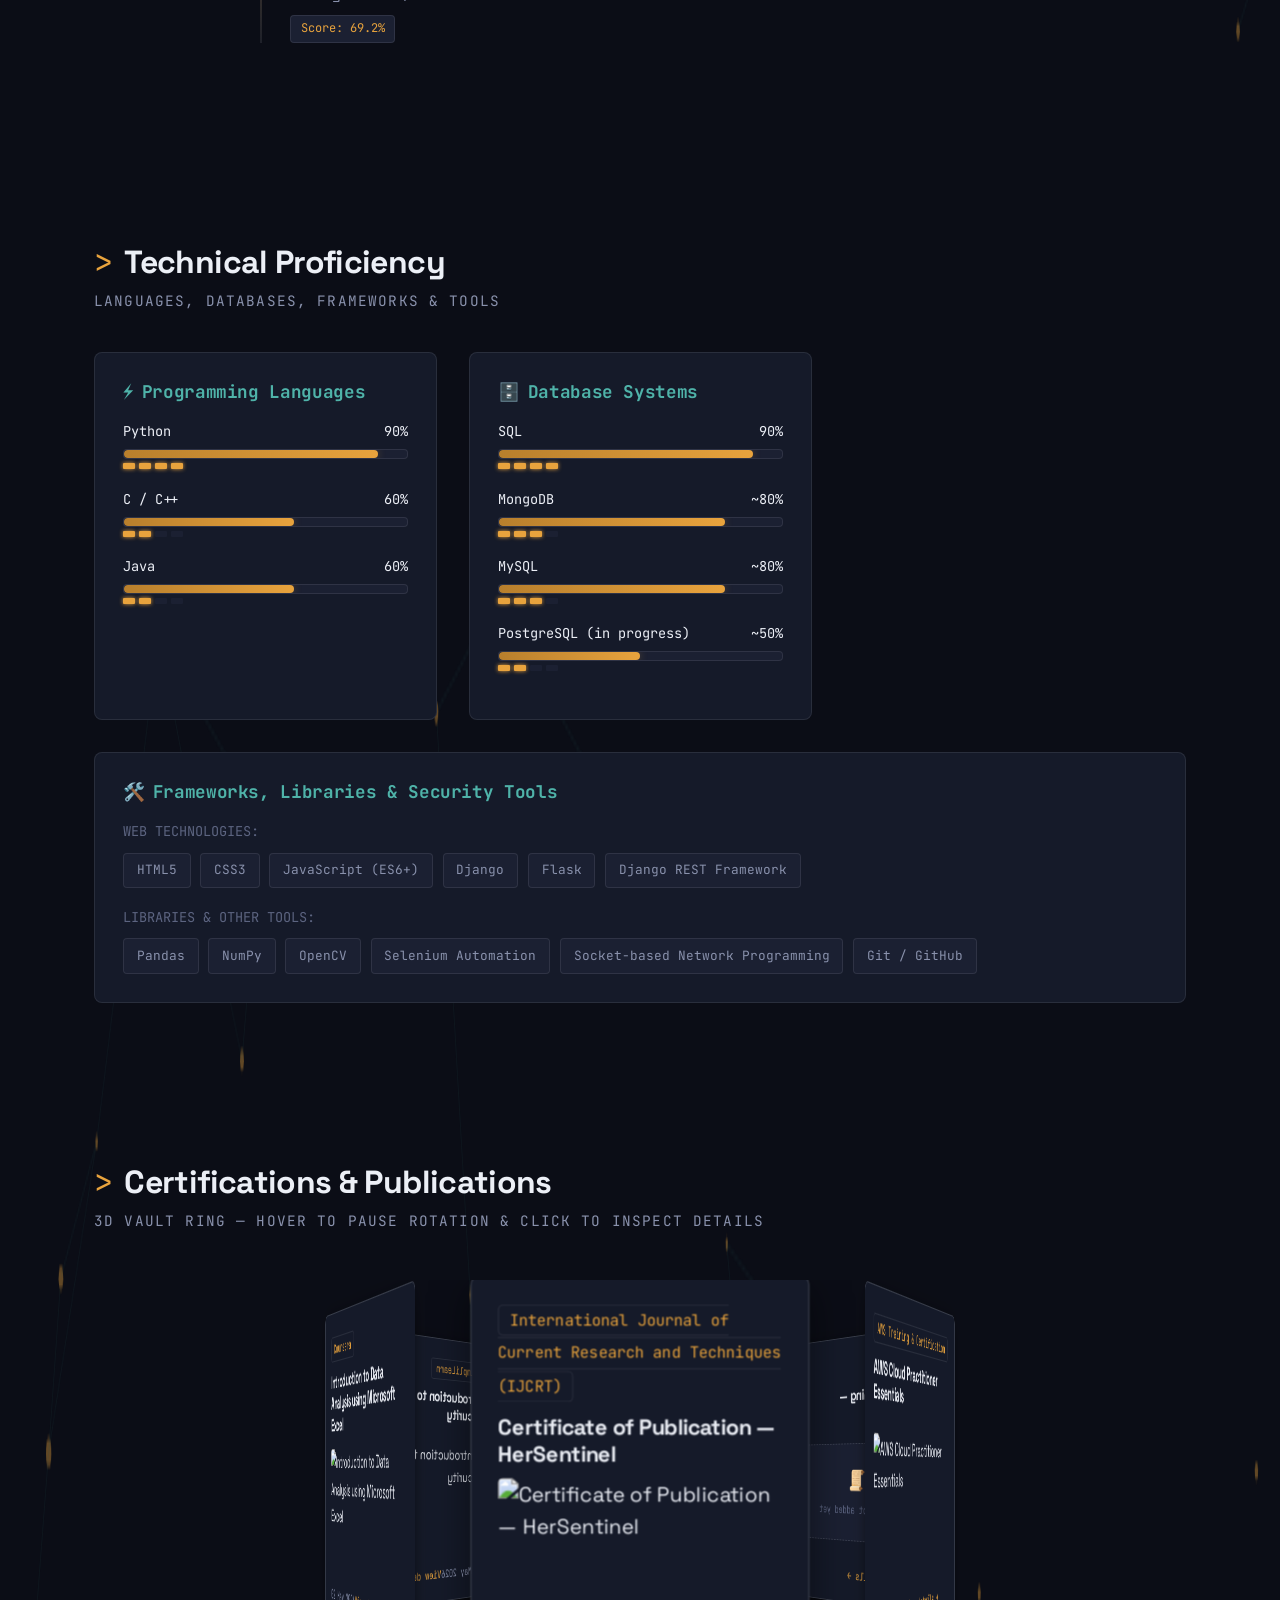
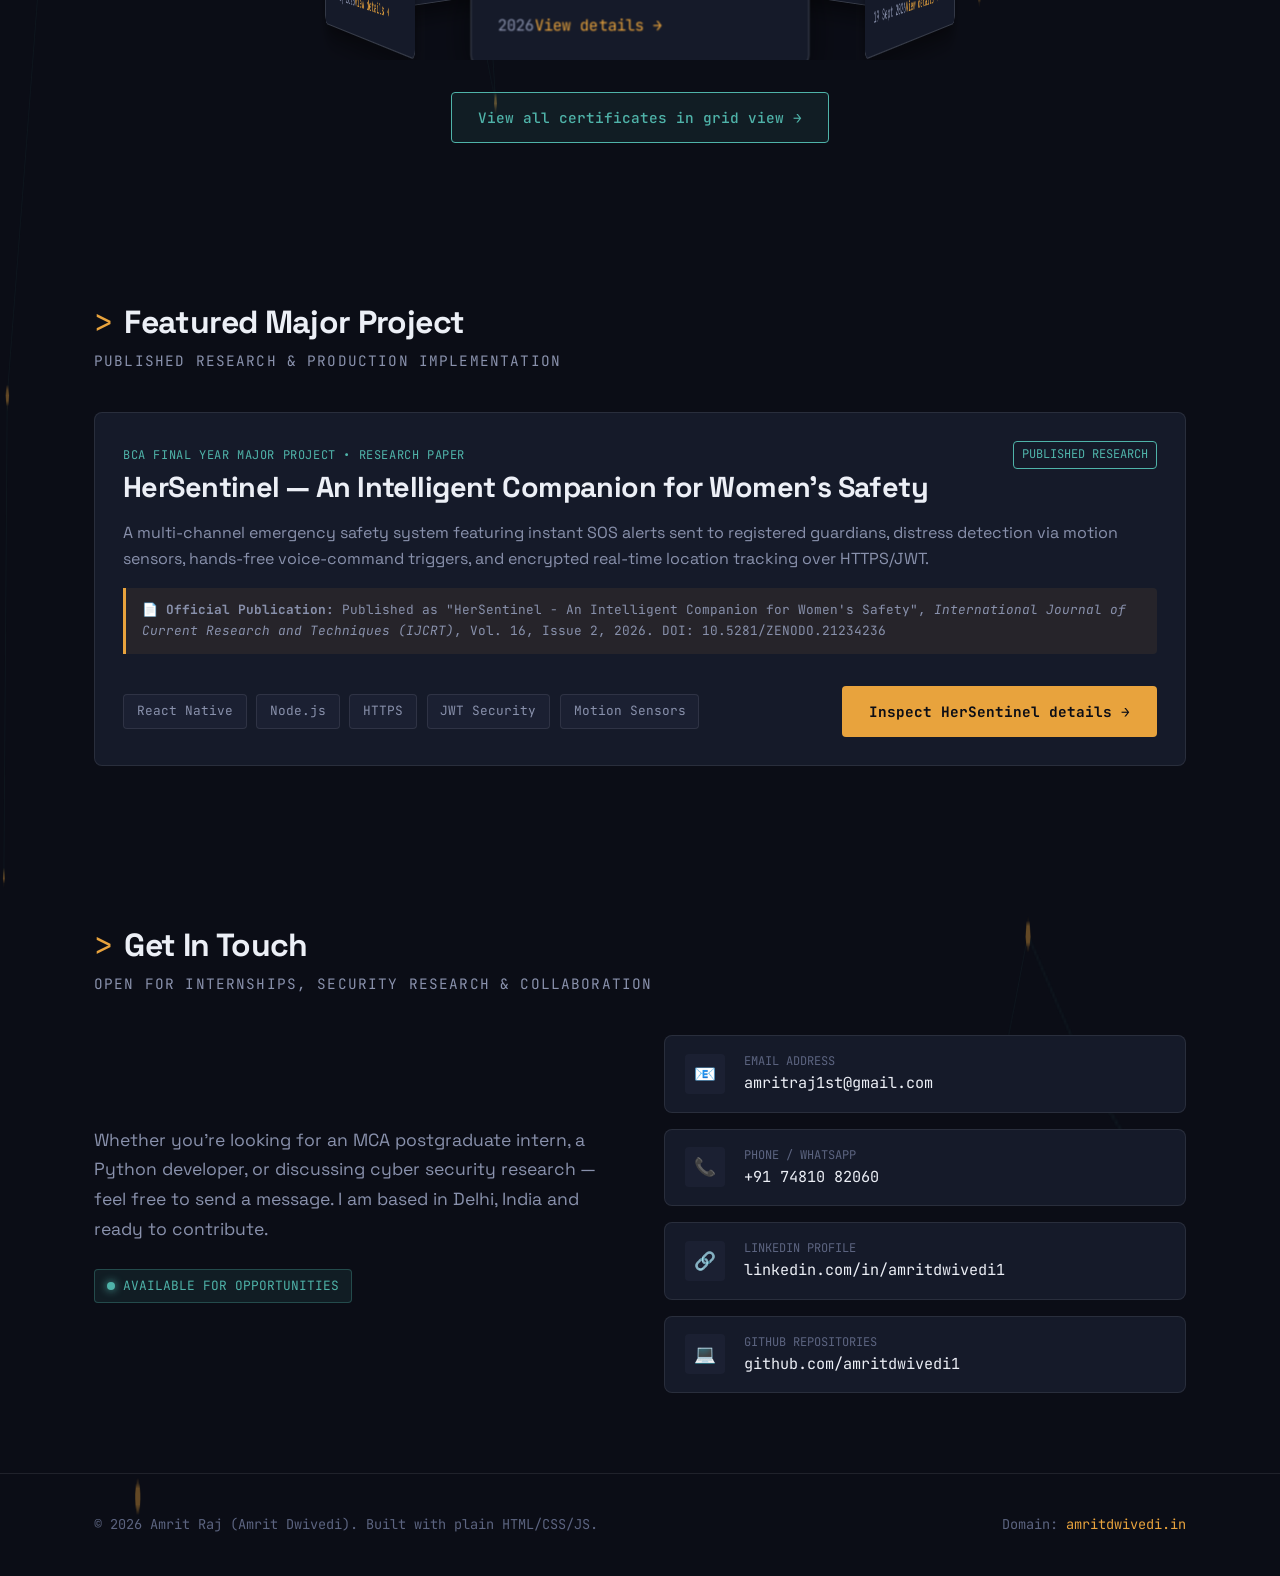
==== commit aa8d43ba: "Add files via upload" ====
--- a/index.html
+++ b/index.html
@@ -1,253 +1,498 @@
 <!DOCTYPE html>
 <html lang="en">
 <head>
-<meta charset="UTF-8">
-<meta name="viewport" content="width=device-width, initial-scale=1.0">
-<title>Amrit Raj — IT Professional &amp; Cyber Security Enthusiast</title>
-<meta name="description" content="Portfolio of Amrit Raj — Python &amp; web development, cyber security, MCA (Cyber Security) student.">
-<link rel="preconnect" href="https://fonts.googleapis.com">
-<link href="https://fonts.googleapis.com/css2?family=Space+Grotesk:wght@400;500;600;700&family=JetBrains+Mono:wght@400;500&display=swap" rel="stylesheet">
-<link rel="stylesheet" href="style.css">
+  <meta charset="UTF-8">
+  <meta name="viewport" content="width=device-width, initial-scale=1.0">
+  <title>Amrit Raj | MCA Cyber Security & Python Developer</title>
+  <meta name="description" content="Personal Portfolio of Amrit Raj (Amrit Dwivedi) — Aspiring IT Professional, MCA Cyber Security student, Python & Web Development Enthusiast.">
+  
+  <!-- Fonts -->
+  <link rel="preconnect" href="https://fonts.googleapis.com">
+  <link rel="preconnect" href="https://fonts.gstatic.com" crossorigin>
+  <link href="https://fonts.googleapis.com/css2?family=JetBrains+Mono:ital,wght@0,300..700;1,300..700&family=Space+Grotesk:wght@300..700&display=swap" rel="stylesheet">
+  
+  <!-- Main Styling -->
+  <link rel="stylesheet" href="assets/css/style.css">
 </head>
 <body>
 
-<nav class="site-nav">
-  <div class="wrap">
-    <div class="brand">
-      <span class="brand-mark">AR</span>
-      Amrit Raj
-    </div>
-    <div class="nav-links">
-      <a href="#about">About</a>
-      <a href="#skills">Skills</a>
-      <a href="projects/index.html">Projects</a>
-      <a href="#contact">Contact</a>
-    </div>
-    <a class="nav-cta" href="mailto:amritdwivedi001@gmail.com">Say hello</a>
+  <!-- Background Grid Texture & Canvas Drift -->
+  <div class="bg-grid"></div>
+  <canvas id="particle-canvas"></canvas>
+
+  <!-- Sticky Top Navigation -->
+  <header class="header-nav">
+    <div class="container nav-container">
+      <a href="index.html" class="brand-mark">
+        <span class="logo-box">AR</span>
+        <span>Amrit Raj</span>
+      </a>
+
+      <nav>
+        <ul class="nav-links">
+          <li><a href="#about" class="nav-link">About</a></li>
+          <li><a href="#skills" class="nav-link">Skills</a></li>
+          <li><a href="projects/index.html" class="nav-link">Projects</a></li>
+          <li><a href="certificates/index.html" class="nav-link">Certificates</a></li>
+          <li><a href="#contact" class="nav-link">Contact</a></li>
+        </ul>
+      </nav>
+
+      <div style="display:flex; align-items:center; gap:1rem;">
+        <a href="mailto:amritraj1st@gmail.com" class="btn-nav-action">
+          <span>Say hello</span> &rarr;
+        </a>
+        <button class="mobile-menu-toggle" aria-label="Toggle Navigation Menu">&#9776;</button>
+      </div>
+    </div>
+    <div class="scroll-progress-bar"></div>
+  </header>
+
+  <!-- Main Content -->
+  <main>
+
+    <!-- Hero Section -->
+    <section class="hero-section" id="hero">
+      <div class="container hero-grid">
+        <div class="hero-content">
+          <div class="terminal-badge">
+            <span class="status-dot"></span>
+            <span>SYSTEM ONLINE // READY TO CONTRIBUTE</span>
+          </div>
+
+          <h1 class="hero-title">Amrit Raj</h1>
+          <p class="hero-tagline">&gt; Aspiring IT Professional | Python &amp; Web Development | Cyber Security Enthusiast</p>
+          <p class="hero-bio">
+            Computer applications postgraduate with hands-on software development experience, building resilient web applications and growing a strong focus on security-driven real-world systems. Based in Delhi, India.
+          </p>
+
+          <div class="hero-ctas">
+            <a href="projects/index.html" class="btn btn-primary">
+              <span>View my projects</span> &rarr;
+            </a>
+            <a href="#contact" class="btn btn-secondary">Get in touch</a>
+          </div>
+        </div>
+
+        <!-- Terminal Boot Panel -->
+        <div class="terminal-panel">
+          <div class="terminal-header">
+            <div class="terminal-buttons">
+              <span class="term-btn red"></span>
+              <span class="term-btn yellow"></span>
+              <span class="term-btn green"></span>
+            </div>
+            <span class="terminal-title">zsh — amrit@security-terminal:~</span>
+          </div>
+          <div class="terminal-body" id="terminal-boot-body">
+            <!-- Dynamically animated boot lines by main.js -->
+            <div class="term-line revealed">
+              <div><span class="term-prompt">$</span> <span class="term-cmd">whoami</span></div>
+              <div class="term-res">amrit_raj — MCA (Cyber Security), SGT University</div>
+            </div>
+            <div class="term-line revealed">
+              <div><span class="term-prompt">$</span> <span class="term-cmd">status --current</span></div>
+              <div class="term-res">learning: ethical hacking, PostgreSQL, advanced Python</div>
+            </div>
+            <div class="term-line revealed">
+              <div><span class="term-prompt">$</span> <span class="term-cmd">access --internship</span></div>
+              <div class="term-res">granted — ready to contribute <span class="cursor-blink"></span></div>
+            </div>
+          </div>
+        </div>
+      </div>
+    </section>
+
+    <!-- About / Education Timeline -->
+    <section id="about" class="reveal">
+      <div class="container">
+        <h2 class="section-title">Academic &amp; Background</h2>
+        <p class="section-subtitle">Education Timeline &amp; Credentials</p>
+
+        <div class="timeline">
+          <!-- MCA -->
+          <div class="timeline-item">
+            <div class="timeline-dot"></div>
+            <div class="timeline-period">2026 – Present (Current 1st Semester)</div>
+            <h3 class="timeline-title">Master of Computer Applications (MCA)</h3>
+            <p class="timeline-subtitle">Cyber Security Specialization — SGT University</p>
+            <span class="timeline-badge">Focus: Network Defense, Cryptography, Advanced Python &amp; Systems</span>
+          </div>
+
+          <!-- BCA -->
+          <div class="timeline-item">
+            <div class="timeline-dot"></div>
+            <div class="timeline-period">2023 – 2026</div>
+            <h3 class="timeline-title">Bachelor of Computer Applications (BCA)</h3>
+            <p class="timeline-subtitle">Guru Gobind Singh Indraprastha University (GGSIPU)</p>
+            <span class="timeline-badge">Graduated with CGPA: 8.4</span>
+          </div>
+
+          <!-- Class XII -->
+          <div class="timeline-item">
+            <div class="timeline-dot"></div>
+            <div class="timeline-period">2023</div>
+            <h3 class="timeline-title">Senior Secondary (Class XII)</h3>
+            <p class="timeline-subtitle">GM High School, BSEB Board</p>
+            <span class="timeline-badge">Score: 70.2%</span>
+          </div>
+
+          <!-- Class X -->
+          <div class="timeline-item">
+            <div class="timeline-dot"></div>
+            <div class="timeline-period">2021</div>
+            <h3 class="timeline-title">Secondary (Class X)</h3>
+            <p class="timeline-subtitle">GM High School, BSEB Board</p>
+            <span class="timeline-badge">Score: 69.2%</span>
+          </div>
+        </div>
+      </div>
+    </section>
+
+    <!-- Skills Section -->
+    <section id="skills" class="reveal">
+      <div class="container">
+        <h2 class="section-title">Technical Proficiency</h2>
+        <p class="section-subtitle">Languages, Databases, Frameworks &amp; Tools</p>
+
+        <div class="skills-grid">
+          <!-- Programming -->
+          <div class="card-tilt">
+            <h3 class="skill-category-title">
+              <span>⚡</span> <span>Programming Languages</span>
+            </h3>
+
+            <div class="skill-item">
+              <div class="skill-info">
+                <span>Python</span>
+                <span>90%</span>
+              </div>
+              <div class="skill-bar-outer">
+                <div class="skill-bar-inner" data-level="90%"></div>
+              </div>
+              <div class="skill-signal-bars">
+                <span class="signal-segment"></span>
+                <span class="signal-segment"></span>
+                <span class="signal-segment"></span>
+                <span class="signal-segment"></span>
+              </div>
+            </div>
+
+            <div class="skill-item">
+              <div class="skill-info">
+                <span>C / C++</span>
+                <span>60%</span>
+              </div>
+              <div class="skill-bar-outer">
+                <div class="skill-bar-inner" data-level="60%"></div>
+              </div>
+              <div class="skill-signal-bars">
+                <span class="signal-segment"></span>
+                <span class="signal-segment"></span>
+                <span class="signal-segment"></span>
+                <span class="signal-segment"></span>
+              </div>
+            </div>
+
+            <div class="skill-item">
+              <div class="skill-info">
+                <span>Java</span>
+                <span>60%</span>
+              </div>
+              <div class="skill-bar-outer">
+                <div class="skill-bar-inner" data-level="60%"></div>
+              </div>
+              <div class="skill-signal-bars">
+                <span class="signal-segment"></span>
+                <span class="signal-segment"></span>
+                <span class="signal-segment"></span>
+                <span class="signal-segment"></span>
+              </div>
+            </div>
+          </div>
+
+          <!-- Databases -->
+          <div class="card-tilt">
+            <h3 class="skill-category-title">
+              <span>🗄️</span> <span>Database Systems</span>
+            </h3>
+
+            <div class="skill-item">
+              <div class="skill-info">
+                <span>SQL</span>
+                <span>90%</span>
+              </div>
+              <div class="skill-bar-outer">
+                <div class="skill-bar-inner" data-level="90%"></div>
+              </div>
+              <div class="skill-signal-bars">
+                <span class="signal-segment"></span>
+                <span class="signal-segment"></span>
+                <span class="signal-segment"></span>
+                <span class="signal-segment"></span>
+              </div>
+            </div>
+
+            <div class="skill-item">
+              <div class="skill-info">
+                <span>MongoDB</span>
+                <span>~80%</span>
+              </div>
+              <div class="skill-bar-outer">
+                <div class="skill-bar-inner" data-level="80%"></div>
+              </div>
+              <div class="skill-signal-bars">
+                <span class="signal-segment"></span>
+                <span class="signal-segment"></span>
+                <span class="signal-segment"></span>
+                <span class="signal-segment"></span>
+              </div>
+            </div>
+
+            <div class="skill-item">
+              <div class="skill-info">
+                <span>MySQL</span>
+                <span>~80%</span>
+              </div>
+              <div class="skill-bar-outer">
+                <div class="skill-bar-inner" data-level="80%"></div>
+              </div>
+              <div class="skill-signal-bars">
+                <span class="signal-segment"></span>
+                <span class="signal-segment"></span>
+                <span class="signal-segment"></span>
+                <span class="signal-segment"></span>
+              </div>
+            </div>
+
+            <div class="skill-item">
+              <div class="skill-info">
+                <span>PostgreSQL (in progress)</span>
+                <span>~50%</span>
+              </div>
+              <div class="skill-bar-outer">
+                <div class="skill-bar-inner" data-level="50%"></div>
+              </div>
+              <div class="skill-signal-bars">
+                <span class="signal-segment"></span>
+                <span class="signal-segment"></span>
+                <span class="signal-segment"></span>
+                <span class="signal-segment"></span>
+              </div>
+            </div>
+          </div>
+
+          <!-- Web & Tools Tags -->
+          <div class="card-tilt" style="grid-column: 1 / -1;">
+            <h3 class="skill-category-title">
+              <span>🛠️</span> <span>Frameworks, Libraries &amp; Security Tools</span>
+            </h3>
+
+            <div style="display:flex; flex-direction:column; gap:1.2rem;">
+              <div>
+                <p class="font-mono text-dim" style="font-size:0.85rem; margin-bottom:0.6rem;">WEB TECHNOLOGIES:</p>
+                <div class="tags-cloud">
+                  <span class="tag-chip">HTML5</span>
+                  <span class="tag-chip">CSS3</span>
+                  <span class="tag-chip">JavaScript (ES6+)</span>
+                  <span class="tag-chip">Django</span>
+                  <span class="tag-chip">Flask</span>
+                  <span class="tag-chip">Django REST Framework</span>
+                </div>
+              </div>
+
+              <div>
+                <p class="font-mono text-dim" style="font-size:0.85rem; margin-bottom:0.6rem;">LIBRARIES &amp; OTHER TOOLS:</p>
+                <div class="tags-cloud">
+                  <span class="tag-chip">Pandas</span>
+                  <span class="tag-chip">NumPy</span>
+                  <span class="tag-chip">OpenCV</span>
+                  <span class="tag-chip">Selenium Automation</span>
+                  <span class="tag-chip">Socket-based Network Programming</span>
+                  <span class="tag-chip">Git / GitHub</span>
+                </div>
+              </div>
+            </div>
+          </div>
+        </div>
+      </div>
+    </section>
+
+    <!-- 3D Certificates Ring Section -->
+    <section id="certificates" class="reveal">
+      <div class="container">
+        <h2 class="section-title">Certifications &amp; Publications</h2>
+        <p class="section-subtitle">3D Vault Ring — Hover to pause rotation &amp; click to inspect details</p>
+
+        <!-- 3D Carousel Stage -->
+        <div class="carousel-stage" id="certificate-3d-stage">
+          <div class="carousel-ring" id="certificate-3d-ring">
+            <!-- Rendered dynamically by 3d-carousel.js -->
+          </div>
+        </div>
+
+        <div style="text-align:center; margin-top:1.5rem;">
+          <a href="certificates/index.html" class="btn btn-teal">
+            <span>View all certificates in grid view</span> &rarr;
+          </a>
+        </div>
+      </div>
+    </section>
+
+    <!-- Featured Project Section -->
+    <section id="featured-project" class="reveal">
+      <div class="container">
+        <h2 class="section-title">Featured Major Project</h2>
+        <p class="section-subtitle">Published Research &amp; Production Implementation</p>
+
+        <div class="card-tilt project-card">
+          <div>
+            <div style="display:flex; justify-content:space-between; align-items:flex-start; flex-wrap:wrap; gap:1rem;">
+              <div>
+                <span class="project-tag">BCA Final Year Major Project • Research Paper</span>
+                <h3 style="font-size:1.8rem; margin-top:0.2rem;">HerSentinel — An Intelligent Companion for Women's Safety</h3>
+              </div>
+              <span class="cert-badge" style="border-color:var(--accent-teal); color:var(--accent-teal);">PUBLISHED RESEARCH</span>
+            </div>
+
+            <p style="color:var(--text-muted); margin-top:1rem; line-height:1.6;">
+              A multi-channel emergency safety system featuring instant SOS alerts sent to registered guardians, distress detection via motion sensors, hands-free voice-command triggers, and encrypted real-time location tracking over HTTPS/JWT.
+            </p>
+
+            <div class="pub-highlight">
+              <strong>📄 Official Publication:</strong> Published as "HerSentinel - An Intelligent Companion for Women's Safety", <em>International Journal of Current Research and Techniques (IJCRT)</em>, Vol. 16, Issue 2, 2026. DOI: 10.5281/ZENODO.21234236
+            </div>
+          </div>
+
+          <div style="margin-top:2rem; display:flex; justify-content:space-between; align-items:center; flex-wrap:wrap; gap:1rem;">
+            <div class="tags-cloud">
+              <span class="tag-chip">React Native</span>
+              <span class="tag-chip">Node.js</span>
+              <span class="tag-chip">HTTPS</span>
+              <span class="tag-chip">JWT Security</span>
+              <span class="tag-chip">Motion Sensors</span>
+            </div>
+
+            <a href="projects/her-sentinels/index.html" class="btn btn-primary">
+              <span>Inspect HerSentinel details</span> &rarr;
+            </a>
+          </div>
+        </div>
+      </div>
+    </section>
+
+    <!-- Contact Section -->
+    <section id="contact" class="reveal">
+      <div class="container">
+        <h2 class="section-title">Get In Touch</h2>
+        <p class="section-subtitle">Open for Internships, Security Research &amp; Collaboration</p>
+
+        <div class="contact-grid">
+          <div>
+            <p style="color:var(--text-muted); font-size:1.1rem; line-height:1.7; margin-bottom:1.5rem;">
+              Whether you're looking for an MCA postgraduate intern, a Python developer, or discussing cyber security research — feel free to send a message. I am based in Delhi, India and ready to contribute.
+            </p>
+            <div class="terminal-badge">
+              <span class="status-dot"></span>
+              <span>AVAILABLE FOR OPPORTUNITIES</span>
+            </div>
+          </div>
+
+          <div class="contact-rows">
+            <!-- Email -->
+            <a href="mailto:amritraj1st@gmail.com" class="contact-row-item">
+              <div class="contact-icon-box">📧</div>
+              <div>
+                <div style="font-size:0.75rem; color:var(--text-dim);">EMAIL ADDRESS</div>
+                <div>amritraj1st@gmail.com</div>
+              </div>
+            </a>
+
+            <!-- Phone -->
+            <a href="tel:+917481082060" class="contact-row-item">
+              <div class="contact-icon-box">📞</div>
+              <div>
+                <div style="font-size:0.75rem; color:var(--text-dim);">PHONE / WHATSAPP</div>
+                <div>+91 74810 82060</div>
+              </div>
+            </a>
+
+            <!-- LinkedIn -->
+            <a href="https://www.linkedin.com/in/amritdwivedi1" target="_blank" rel="noopener noreferrer" class="contact-row-item">
+              <div class="contact-icon-box">🔗</div>
+              <div>
+                <div style="font-size:0.75rem; color:var(--text-dim);">LINKEDIN PROFILE</div>
+                <div>linkedin.com/in/amritdwivedi1</div>
+              </div>
+            </a>
+
+            <!-- GitHub -->
+            <a href="https://github.com/amritdwivedi1" target="_blank" rel="noopener noreferrer" class="contact-row-item">
+              <div class="contact-icon-box">💻</div>
+              <div>
+                <div style="font-size:0.75rem; color:var(--text-dim);">GITHUB REPOSITORIES</div>
+                <div>github.com/amritdwivedi1</div>
+              </div>
+            </a>
+          </div>
+        </div>
+      </div>
+    </section>
+
+  </main>
+
+  <!-- Footer -->
+  <footer>
+    <div class="container footer-content">
+      <div>
+        <span>&copy; 2026 Amrit Raj (Amrit Dwivedi). Built with plain HTML/CSS/JS.</span>
+      </div>
+      <div>
+        <span>Domain: <a href="http://amritdwivedi.in" target="_blank">amritdwivedi.in</a></span>
+      </div>
+    </div>
+  </footer>
+
+  <!-- Certificate Modal Backdrop & Panel -->
+  <div class="modal-backdrop" id="certificate-modal-backdrop">
+    <div class="modal-panel" id="certificate-modal-panel">
+      <!-- Populated dynamically by certificates.js -->
+    </div>
   </div>
-</nav>
-
-<header class="wrap hero">
-  <div>
-    <div class="eyebrow-line"><span class="dot"></span> Delhi, India — open to internships</div>
-    <h1>Amrit Raj</h1>
-    <p class="role">Aspiring IT professional working across <span class="hl">Python</span>, <span class="hl">web development</span> and <span class="hl">cyber security</span>.</p>
-    <p class="hero-intro">Computer Applications postgraduate building hands-on projects in application development, with a growing focus on security-driven, real-world systems — from safety apps to secure backends.</p>
-    <div class="hero-cta">
-      <a class="btn btn-primary" href="projects/index.html">View my projects</a>
-      <a class="btn btn-ghost" href="#contact">Get in touch</a>
+
+  <!-- Terminal Access AI Chatbot Floating Widget -->
+  <button class="chatbot-widget-btn" id="chatbot-toggle-btn" aria-label="Open Terminal AI Assistant">
+    <span class="font-mono" style="font-weight:bold;">[&gt;_]</span>
+    <span>Ask Terminal AI</span>
+  </button>
+
+  <div class="chatbot-window" id="chatbot-window">
+    <div class="chat-header">
+      <div style="display:flex; align-items:center; gap:0.5rem;">
+        <span class="status-dot"></span>
+        <span style="color:var(--accent-amber);">AMRIT-BOT v1.0</span>
+      </div>
+      <button id="chat-close-btn" style="background:none; border:none; color:var(--text-muted); cursor:pointer; font-size:1.1rem;">&times;</button>
+    </div>
+
+    <div class="chat-messages" id="chat-messages-body">
+      <!-- Chat history populated dynamically by chatbot.js -->
+    </div>
+
+    <div class="chat-chips" id="chat-quick-chips">
+      <!-- Quick question chips -->
+    </div>
+
+    <div class="chat-input-area">
+      <input type="text" id="chat-user-input" class="chat-input" placeholder="Ask about skills, education, projects..." />
+      <button id="chat-send-trigger" class="chat-send-btn">&rarr;</button>
     </div>
   </div>
 
-  <div class="terminal">
-    <div class="terminal-head">
-      <span></span><span></span><span></span>
-      <div class="path">~/amrit — profile.sh</div>
-    </div>
-    <div class="terminal-body">
-      <div class="line"><span class="prompt">$</span> whoami</div>
-      <div class="line"><span class="val">amrit_raj — MCA (Cyber Security), SGT University</span></div>
-      <div class="line"><span class="prompt">$</span> status --current</div>
-      <div class="line"><span class="val">learning: ethical hacking, PostgreSQL, advanced Python</span></div>
-      <div class="line"><span class="prompt">$</span> access --internship</div>
-      <div class="line"><span class="ok">granted — ready to contribute<span class="cursor"></span></span></div>
-    </div>
-  </div>
-</header>
-
-<section id="about">
-  <div class="wrap">
-    <div class="section-head">
-      <div>
-        <div class="section-tag">// 01 — background</div>
-        <h2>Education &amp; trajectory</h2>
-      </div>
-      <p class="section-note">From BCA to a cyber security–focused MCA, building projects along the way.</p>
-    </div>
-
-    <div class="about-grid">
-      <div class="timeline">
-        <div class="timeline-item">
-          <div class="period">2026 — Present</div>
-          <h3>Master of Computer Applications (MCA), Cyber Security Specialization</h3>
-          <div class="org">SGT University · currently in 1st semester</div>
-          <p class="desc">Pursuing a career in cyber security, with the program requiring an applied project and research paper in the 4th semester plus a final-year major project.</p>
-        </div>
-        <div class="timeline-item">
-          <div class="period">2023 — 2026</div>
-          <h3>Bachelor of Computer Applications (BCA)</h3>
-          <div class="org">Guru Gobind Singh Indraprastha University (GGSIPU) · CGPA 8.4</div>
-          <p class="desc">Final-year major project, HerSentinel, was co-authored and published as a research paper — see the featured project below.</p>
-        </div>
-        <div class="timeline-item">
-          <div class="period">2021 — 2023</div>
-          <h3>Senior &amp; Secondary Schooling</h3>
-          <div class="org">GM High School, BSEB</div>
-          <p class="desc">Class XII (70.2%) and Class X (69.2%).</p>
-        </div>
-      </div>
-
-      <aside class="about-side">
-        <h4>// currently</h4>
-        <p>Actively learning ethical hacking and cyber security fundamentals alongside MCA coursework, while continuing to build out Python and web development skills.</p>
-        <div class="badge-pub">
-          <span class="icon">DOI</span>
-          <div>
-            Co-authored research paper published in IJCRT
-            <small>Vol. 16, Issue 2, 2026 — Certificate of Publication received</small>
-          </div>
-        </div>
-      </aside>
-    </div>
-  </div>
-</section>
-
-<section id="skills">
-  <div class="wrap">
-    <div class="section-head">
-      <div>
-        <div class="section-tag">// 02 — stack</div>
-        <h2>Skills &amp; tools</h2>
-      </div>
-      <p class="section-note">Signal bars reflect current comfort level, not just exposure.</p>
-    </div>
-
-    <div class="skills-grid">
-      <div class="skill-card">
-        <h3>Programming</h3>
-        <div class="skill-row"><span class="name">Python</span><span class="signal"><i class="on"></i><i class="on"></i><i class="on"></i><i class="on"></i></span></div>
-        <div class="skill-row"><span class="name">C / C++</span><span class="signal"><i class="on"></i><i class="on"></i><i class="on"></i><i></i></span></div>
-        <div class="skill-row"><span class="name">Java</span><span class="signal"><i class="on"></i><i class="on"></i><i class="on"></i><i></i></span></div>
-        <div class="skill-row"><span class="name">JavaScript</span><span class="signal"><i class="on"></i><i class="on"></i><i class="on"></i><i></i></span></div>
-      </div>
-
-      <div class="skill-card">
-        <h3>Databases</h3>
-        <div class="skill-row"><span class="name">MongoDB</span><span class="signal"><i class="on"></i><i class="on"></i><i class="on"></i><i></i></span></div>
-        <div class="skill-row"><span class="name">MySQL</span><span class="signal"><i class="on"></i><i class="on"></i><i class="on"></i><i></i></span></div>
-        <div class="skill-row"><span class="name">PostgreSQL</span><span class="signal"><i class="on"></i><i class="on"></i><i></i><i></i></span></div>
-        
-      </div>
-
-      <div class="skill-card">
-        <h3>Web &amp; frameworks</h3>
-        <div class="tag-row">
-          <span class="tag">HTML</span>
-          <span class="tag">CSS</span>
-          <span class="tag">Django</span>
-          <span class="tag">Flask</span>
-          <span class="tag">Django REST Framework</span>
-        </div>
-      </div>
-
-      <div class="skill-card">
-        <h3>Tools &amp; libraries</h3>
-        <div class="tag-row">
-          <span class="tag">Pandas</span>
-          <span class="tag">NumPy</span>
-          <span class="tag">OpenCV</span>
-          <span class="tag">Selenium</span>
-          <span class="tag">Socket programming</span>
-        </div>
-      </div>
-    </div>
-  </div>
-</section>
-
-<section id="certifications">
-  <div class="wrap">
-    <div class="section-head">
-      <div>
-        <div class="section-tag">// 03 — training</div>
-        <h2>Certifications</h2>
-      </div>
-    </div>
-    <div class="cert-list">
-      <div class="cert-item">
-        <span class="mark">CERT</span>
-        <div>
-          <h4>Python Training — Tutedude</h4>
-          <p>Django, Pandas, NumPy, SciPy, OOP, Flask, REST APIs, web scraping, automation</p>
-        </div>
-        <span class="when">Completed</span>
-      </div>
-      <div class="cert-item">
-        <span class="mark">CERT</span>
-        <div>
-          <h4>Web Development Training — Corizo</h4>
-          <p>Certificate of Training</p>
-        </div>
-        <span class="when">Feb — Mar 2024</span>
-      </div>
-    </div>
-  </div>
-</section>
-
-<section id="featured-project">
-  <div class="wrap">
-    <div class="section-head">
-      <div>
-        <div class="section-tag">// 04 — featured build</div>
-        <h2>Latest project</h2>
-      </div>
-      <p class="section-note"><a href="projects/index.html" style="color:var(--amber)">View all projects</a></p>
-    </div>
-
-    <div class="feature-card">
-      <div class="feature-copy">
-        <div class="kicker">Mobile safety application</div>
-        <h3>HerSentinel</h3>
-        <p class="lede">An intelligent companion for women's safety — SOS alerts, motion-sensor triggers, voice commands and real-time location sharing with guardians, secured with HTTPS and JWT.</p>
-        <div class="feature-links">
-          <a class="btn btn-primary" href="projects/her-sentinels/index.html">Read the full case study</a>
-        </div>
-      </div>
-      <div class="feature-visual">
-        <div class="feature-fact"><span class="k">stack</span><span class="v">React Native · Node.js</span></div>
-        <div class="feature-fact"><span class="k">security</span><span class="v">HTTPS + JWT</span></div>
-        <div class="feature-fact"><span class="k">status</span><span class="v">Published research paper</span></div>
-        <div class="feature-fact"><span class="k">role</span><span class="v">Co-author, BCA final-year project</span></div>
-      </div>
-    </div>
-  </div>
-</section>
-
-<section id="contact">
-  <div class="wrap">
-    <div class="section-head">
-      <div>
-        <div class="section-tag">// 05 — reach out</div>
-        <h2>Let's work together</h2>
-      </div>
-    </div>
-
-    <div class="contact-grid">
-      <p style="color:var(--muted); max-width:44ch; font-size:var(--step-0);">Looking for IT internship opportunities where I can contribute to real applications and keep growing in Python, web development and security. Feel free to reach out.</p>
-
-      <div class="contact-list">
-        <a class="contact-row" href="mailto:amritdwivedi001@gmail.com">
-          <span class="k">EMAIL</span><span class="v">amritdwivedi001@gmail.com</span>
-        </a>
-        <a class="contact-row" href="tel:+917481082060">
-          <span class="k">PHONE</span><span class="v">+91 74810 82060</span>
-        </a>
-        <a class="contact-row" href="https://www.linkedin.com/in/amritdwivedi1" target="_blank" rel="noopener">
-          <span class="k">LINKEDIN</span><span class="v">linkedin.com/in/amritdwivedi1</span>
-        </a>
-        <a class="contact-row" href="https://github.com/amritdwivedi1" target="_blank" rel="noopener">
-          <span class="k">GITHUB</span><span class="v">github.com/amritdwivedi1</span>
-        </a>
-      </div>
-    </div>
-  </div>
-</section>
-
-<footer>
-  <div class="wrap">
-    <span>Amrit Raj — Delhi, India</span>
-    <span class="mono">© 2026</span>
-  </div>
-</footer>
-
+  <!-- JavaScript Modules -->
+  <script src="assets/js/certificates.js"></script>
+  <script src="assets/js/3d-carousel.js"></script>
+  <script src="assets/js/main.js"></script>
+  <script src="assets/js/chatbot.js"></script>
 </body>
 </html>
--- a/assets/css/style.css
+++ b/assets/css/style.css
@@ -0,0 +1,1160 @@
+/* ==========================================================================
+   AMRIT RAJ PORTFOLIO — SECURE SYSTEMS / ACCESS TERMINAL DESIGN SYSTEM
+   ========================================================================== */
+
+:root {
+  --bg-ink: #0B0D16;
+  --card-surf: #151a29;
+  --raised-surf: #1b2032;
+  --text-primary: #ECEFF6;
+  --text-muted: #8991AC;
+  --text-dim: #5C6480;
+  --accent-amber: #E8A33D;
+  --accent-amber-dim: #B87F2C;
+  --accent-teal: #4FB3A9;
+  --border-hairline: rgba(236, 239, 246, 0.09);
+  --border-strong: rgba(236, 239, 246, 0.16);
+
+  --font-head: 'Space Grotesk', system-ui, -apple-system, sans-serif;
+  --font-mono: 'JetBrains Mono', monospace;
+
+  --nav-height: 72px;
+  --radius-sm: 4px;
+  --radius-md: 8px;
+  --radius-lg: 14px;
+  --transition-fast: 0.2s cubic-bezier(0.16, 1, 0.3, 1);
+  --transition-smooth: 0.4s cubic-bezier(0.16, 1, 0.3, 1);
+}
+
+/* Base resets & global styles */
+*, *::before, *::after {
+  box-sizing: border-box;
+  margin: 0;
+  padding: 0;
+}
+
+html {
+  scroll-behavior: smooth;
+  background-color: var(--bg-ink);
+  color: var(--text-primary);
+  font-family: var(--font-head);
+  font-size: 16px;
+  line-height: 1.6;
+  -webkit-font-smoothing: antialiased;
+  -moz-osx-font-smoothing: grayscale;
+}
+
+body {
+  min-height: 100vh;
+  position: relative;
+  overflow-x: hidden;
+  background-color: var(--bg-ink);
+}
+
+/* Fixed Grid Background */
+.bg-grid {
+  position: fixed;
+  top: 0;
+  left: 0;
+  width: 100vw;
+  height: 100vh;
+  pointer-events: none;
+  z-index: 0;
+  background-image: 
+    linear-gradient(to right, rgba(236, 239, 246, 0.03) 1px, transparent 1px),
+    linear-gradient(to bottom, rgba(236, 239, 246, 0.03) 1px, transparent 1px);
+  background-size: 40px 40px;
+  mask-image: radial-gradient(circle at 50% 50%, black 30%, transparent 85%);
+  -webkit-mask-image: radial-gradient(circle at 50% 50%, black 30%, transparent 85%);
+}
+
+#particle-canvas {
+  position: absolute;
+  top: 0;
+  left: 0;
+  width: 100%;
+  height: 100%;
+  pointer-events: none;
+  z-index: 0;
+  opacity: 0.4;
+}
+
+a {
+  color: var(--accent-amber);
+  text-decoration: none;
+  transition: color var(--transition-fast);
+}
+
+a:hover {
+  color: var(--accent-amber-dim);
+}
+
+/* Typography Helpers */
+.font-mono {
+  font-family: var(--font-mono);
+}
+
+.text-amber { color: var(--accent-amber); }
+.text-teal { color: var(--accent-teal); }
+.text-muted { color: var(--text-muted); }
+.text-dim { color: var(--text-dim); }
+
+h1, h2, h3, h4, h5, h6 {
+  font-family: var(--font-head);
+  font-weight: 700;
+  line-height: 1.2;
+  color: var(--text-primary);
+  letter-spacing: -0.02em;
+}
+
+.section-title {
+  font-size: 2rem;
+  margin-bottom: 0.5rem;
+  display: flex;
+  align-items: center;
+  gap: 0.75rem;
+}
+
+.section-title::before {
+  content: '>';
+  font-family: var(--font-mono);
+  color: var(--accent-amber);
+  font-weight: 400;
+}
+
+.section-subtitle {
+  color: var(--text-muted);
+  font-family: var(--font-mono);
+  font-size: 0.9rem;
+  margin-bottom: 2.5rem;
+  text-transform: uppercase;
+  letter-spacing: 0.08em;
+}
+
+/* Layout Containers */
+.container {
+  max-width: 1140px;
+  margin: 0 auto;
+  padding: 0 1.5rem;
+  position: relative;
+  z-index: 1;
+}
+
+section {
+  padding: 5rem 0;
+}
+
+/* Sticky Top Nav & Progress Bar */
+.header-nav {
+  position: fixed;
+  top: 0;
+  left: 0;
+  width: 100%;
+  height: var(--nav-height);
+  background: rgba(11, 13, 22, 0.85);
+  backdrop-filter: blur(12px);
+  -webkit-backdrop-filter: blur(12px);
+  border-bottom: 1px solid var(--border-hairline);
+  z-index: 100;
+  display: flex;
+  align-items: center;
+}
+
+.nav-container {
+  display: flex;
+  align-items: center;
+  justify-content: space-between;
+  width: 100%;
+}
+
+.scroll-progress-bar {
+  position: absolute;
+  bottom: 0;
+  left: 0;
+  height: 2px;
+  width: 0%;
+  background: linear-gradient(90deg, var(--accent-amber), var(--accent-teal));
+  transition: width 0.1s linear;
+  box-shadow: 0 0 8px var(--accent-amber);
+}
+
+.brand-mark {
+  display: flex;
+  align-items: center;
+  gap: 0.75rem;
+  font-family: var(--font-mono);
+  font-weight: 700;
+  color: var(--text-primary);
+}
+
+.brand-mark:hover .logo-box {
+  border-color: var(--accent-amber);
+  color: var(--accent-amber);
+  box-shadow: 0 0 10px rgba(232, 163, 61, 0.2);
+}
+
+.logo-box {
+  display: inline-flex;
+  align-items: center;
+  justify-content: center;
+  width: 36px;
+  height: 36px;
+  border: 1px solid var(--border-strong);
+  border-radius: var(--radius-sm);
+  background: var(--card-surf);
+  color: var(--accent-amber);
+  font-size: 0.9rem;
+  transition: all var(--transition-fast);
+}
+
+.nav-links {
+  display: flex;
+  align-items: center;
+  gap: 2rem;
+  list-style: none;
+}
+
+.nav-link {
+  font-family: var(--font-mono);
+  font-size: 0.85rem;
+  color: var(--text-muted);
+  text-transform: uppercase;
+  letter-spacing: 0.05em;
+  position: relative;
+  padding: 0.5rem 0;
+  transition: color var(--transition-fast);
+}
+
+.nav-link:hover, .nav-link.active {
+  color: var(--accent-amber);
+}
+
+.nav-link.active::after {
+  content: '';
+  position: absolute;
+  bottom: 0;
+  left: 0;
+  width: 100%;
+  height: 2px;
+  background: var(--accent-amber);
+  box-shadow: 0 0 6px var(--accent-amber);
+}
+
+.btn-nav-action {
+  font-family: var(--font-mono);
+  font-size: 0.85rem;
+  padding: 0.5rem 1rem;
+  border: 1px solid var(--accent-amber);
+  color: var(--accent-amber);
+  border-radius: var(--radius-sm);
+  background: transparent;
+  transition: all var(--transition-fast);
+  display: inline-flex;
+  align-items: center;
+  gap: 0.5rem;
+}
+
+.btn-nav-action:hover {
+  background: rgba(232, 163, 61, 0.1);
+  color: #fff;
+  box-shadow: 0 0 12px rgba(232, 163, 61, 0.25);
+}
+
+.mobile-menu-toggle {
+  display: none;
+  background: none;
+  border: 1px solid var(--border-strong);
+  color: var(--text-primary);
+  font-size: 1.2rem;
+  padding: 0.4rem 0.6rem;
+  border-radius: var(--radius-sm);
+  cursor: pointer;
+}
+
+/* Buttons */
+.btn {
+  display: inline-flex;
+  align-items: center;
+  justify-content: center;
+  gap: 0.6rem;
+  font-family: var(--font-mono);
+  font-size: 0.9rem;
+  font-weight: 500;
+  padding: 0.8rem 1.6rem;
+  border-radius: var(--radius-sm);
+  cursor: pointer;
+  transition: all var(--transition-fast);
+  border: 1px solid transparent;
+}
+
+.btn-primary {
+  background: var(--accent-amber);
+  color: #0B0D16;
+  font-weight: 700;
+}
+
+.btn-primary:hover {
+  background: var(--accent-amber-dim);
+  color: #fff;
+  box-shadow: 0 0 16px rgba(232, 163, 61, 0.35);
+}
+
+.btn-secondary {
+  background: var(--card-surf);
+  border-color: var(--border-strong);
+  color: var(--text-primary);
+}
+
+.btn-secondary:hover {
+  border-color: var(--accent-amber);
+  color: var(--accent-amber);
+  background: var(--raised-surf);
+}
+
+.btn-teal {
+  background: rgba(79, 179, 169, 0.1);
+  border-color: var(--accent-teal);
+  color: var(--accent-teal);
+}
+
+.btn-teal:hover {
+  background: var(--accent-teal);
+  color: #0B0D16;
+  box-shadow: 0 0 16px rgba(79, 179, 169, 0.35);
+}
+
+/* Hero Section */
+.hero-section {
+  min-height: 100vh;
+  padding-top: calc(var(--nav-height) + 3rem);
+  display: flex;
+  align-items: center;
+  position: relative;
+}
+
+.hero-grid {
+  display: grid;
+  grid-template-columns: 1fr 1fr;
+  gap: 3rem;
+  align-items: center;
+}
+
+.hero-content {
+  display: flex;
+  flex-direction: column;
+  gap: 1.5rem;
+}
+
+.terminal-badge {
+  display: inline-flex;
+  align-items: center;
+  gap: 0.5rem;
+  padding: 0.35rem 0.75rem;
+  background: rgba(79, 179, 169, 0.1);
+  border: 1px solid rgba(79, 179, 169, 0.3);
+  border-radius: var(--radius-sm);
+  color: var(--accent-teal);
+  font-family: var(--font-mono);
+  font-size: 0.8rem;
+  width: fit-content;
+}
+
+.status-dot {
+  width: 8px;
+  height: 8px;
+  border-radius: 50%;
+  background-color: var(--accent-teal);
+  box-shadow: 0 0 8px var(--accent-teal);
+  animation: pulseDot 2s infinite;
+}
+
+@keyframes pulseDot {
+  0%, 100% { opacity: 1; transform: scale(1); }
+  50% { opacity: 0.4; transform: scale(0.85); }
+}
+
+.hero-title {
+  font-size: 3.2rem;
+  letter-spacing: -0.03em;
+}
+
+.hero-tagline {
+  font-family: var(--font-mono);
+  color: var(--accent-amber);
+  font-size: 1rem;
+}
+
+.hero-bio {
+  color: var(--text-muted);
+  font-size: 1.05rem;
+  max-width: 520px;
+}
+
+.hero-ctas {
+  display: flex;
+  gap: 1rem;
+  margin-top: 0.5rem;
+}
+
+/* Hero Terminal Boot Panel */
+.terminal-panel {
+  background: var(--card-surf);
+  border: 1px solid var(--border-strong);
+  border-radius: var(--radius-md);
+  overflow: hidden;
+  box-shadow: 0 20px 40px rgba(0, 0, 0, 0.6);
+  position: relative;
+}
+
+.terminal-header {
+  background: var(--raised-surf);
+  padding: 0.6rem 1rem;
+  display: flex;
+  align-items: center;
+  justify-content: space-between;
+  border-bottom: 1px solid var(--border-hairline);
+}
+
+.terminal-buttons {
+  display: flex;
+  gap: 6px;
+}
+
+.term-btn {
+  width: 10px;
+  height: 10px;
+  border-radius: 50%;
+}
+.term-btn.red { background: #ff5f56; }
+.term-btn.yellow { background: #ffbd2e; }
+.term-btn.green { background: #27c93f; }
+
+.terminal-title {
+  font-family: var(--font-mono);
+  font-size: 0.75rem;
+  color: var(--text-dim);
+}
+
+.terminal-body {
+  padding: 1.5rem;
+  font-family: var(--font-mono);
+  font-size: 0.88rem;
+  min-height: 240px;
+  display: flex;
+  flex-direction: column;
+  gap: 1rem;
+}
+
+.term-line {
+  opacity: 0;
+  transform: translateY(6px);
+  transition: opacity 0.4s ease, transform 0.4s ease;
+}
+
+.term-line.revealed {
+  opacity: 1;
+  transform: translateY(0);
+}
+
+.term-prompt {
+  color: var(--accent-amber);
+}
+
+.term-cmd {
+  color: var(--text-primary);
+}
+
+.term-res {
+  color: var(--text-muted);
+  margin-top: 0.2rem;
+  padding-left: 1.2rem;
+  border-left: 2px solid var(--border-hairline);
+}
+
+.cursor-blink {
+  display: inline-block;
+  width: 8px;
+  height: 1.1em;
+  background-color: var(--accent-amber);
+  vertical-align: middle;
+  margin-left: 4px;
+  animation: blink 1s infinite;
+}
+
+@keyframes blink {
+  0%, 100% { opacity: 1; }
+  50% { opacity: 0; }
+}
+
+/* Tilt Micro-interaction Card Styles */
+.card-tilt {
+  position: relative;
+  background: var(--card-surf);
+  border: 1px solid var(--border-hairline);
+  border-radius: var(--radius-md);
+  padding: 1.75rem;
+  transition: transform 0.15s ease-out, border-color var(--transition-fast), box-shadow var(--transition-fast);
+  transform-style: preserve-3d;
+  will-change: transform;
+}
+
+.card-tilt:hover {
+  border-color: var(--border-strong);
+  box-shadow: 0 12px 30px rgba(0, 0, 0, 0.4);
+}
+
+.card-tilt::before {
+  content: '';
+  position: absolute;
+  top: 0; left: 0; right: 0; bottom: 0;
+  border-radius: inherit;
+  background: radial-gradient(600px circle at var(--mouse-x, 50%) var(--mouse-y, 50%), rgba(232, 163, 61, 0.08), transparent 40%);
+  pointer-events: none;
+  opacity: 0;
+  transition: opacity var(--transition-fast);
+}
+
+.card-tilt:hover::before {
+  opacity: 1;
+}
+
+/* Timeline (Education) */
+.timeline {
+  position: relative;
+  max-width: 800px;
+  margin: 0 auto;
+}
+
+.timeline::before {
+  content: '';
+  position: absolute;
+  left: 20px;
+  top: 0;
+  bottom: 0;
+  width: 2px;
+  background: linear-gradient(to bottom, var(--accent-amber), var(--border-hairline));
+}
+
+.timeline-item {
+  position: relative;
+  padding-left: 50px;
+  margin-bottom: 2.5rem;
+}
+
+.timeline-dot {
+  position: absolute;
+  left: 11px;
+  top: 4px;
+  width: 18px;
+  height: 18px;
+  border-radius: 50%;
+  background: var(--bg-ink);
+  border: 2px solid var(--accent-amber);
+  box-shadow: 0 0 10px rgba(232, 163, 61, 0.4);
+}
+
+.timeline-period {
+  font-family: var(--font-mono);
+  font-size: 0.8rem;
+  color: var(--accent-teal);
+  margin-bottom: 0.2rem;
+}
+
+.timeline-title {
+  font-size: 1.25rem;
+  color: var(--text-primary);
+}
+
+.timeline-subtitle {
+  color: var(--text-muted);
+  font-size: 0.95rem;
+  margin-bottom: 0.5rem;
+}
+
+.timeline-badge {
+  display: inline-block;
+  font-family: var(--font-mono);
+  font-size: 0.75rem;
+  padding: 0.2rem 0.6rem;
+  background: var(--raised-surf);
+  border: 1px solid var(--border-hairline);
+  border-radius: var(--radius-sm);
+  color: var(--accent-amber);
+}
+
+/* Skills Grid & 4-Segment Signal Bars */
+.skills-grid {
+  display: grid;
+  grid-template-columns: repeat(auto-fit, minmax(320px, 1fr));
+  gap: 2rem;
+}
+
+.skill-category-title {
+  font-family: var(--font-mono);
+  font-size: 1.1rem;
+  color: var(--accent-teal);
+  margin-bottom: 1.2rem;
+  display: flex;
+  align-items: center;
+  gap: 0.5rem;
+}
+
+.skill-item {
+  margin-bottom: 1.2rem;
+}
+
+.skill-info {
+  display: flex;
+  justify-content: space-between;
+  font-family: var(--font-mono);
+  font-size: 0.85rem;
+  margin-bottom: 0.4rem;
+}
+
+.skill-bar-outer {
+  height: 10px;
+  background: var(--raised-surf);
+  border-radius: 4px;
+  overflow: hidden;
+  position: relative;
+  border: 1px solid var(--border-hairline);
+}
+
+.skill-bar-inner {
+  height: 100%;
+  width: 0%;
+  background: linear-gradient(90deg, var(--accent-amber-dim), var(--accent-amber));
+  border-radius: 4px;
+  transition: width 1.2s cubic-bezier(0.16, 1, 0.3, 1);
+  box-shadow: 0 0 8px rgba(232, 163, 61, 0.3);
+}
+
+.skill-signal-bars {
+  display: flex;
+  gap: 4px;
+  align-items: center;
+  margin-top: 4px;
+}
+
+.signal-segment {
+  width: 12px;
+  height: 6px;
+  background: var(--raised-surf);
+  border-radius: 1px;
+  transition: background 0.4s ease;
+}
+
+.signal-segment.active {
+  background: var(--accent-amber);
+  box-shadow: 0 0 4px var(--accent-amber);
+}
+
+.tags-cloud {
+  display: flex;
+  flex-wrap: wrap;
+  gap: 0.6rem;
+}
+
+.tag-chip {
+  font-family: var(--font-mono);
+  font-size: 0.8rem;
+  padding: 0.4rem 0.8rem;
+  background: var(--raised-surf);
+  border: 1px solid var(--border-hairline);
+  border-radius: var(--radius-sm);
+  color: var(--text-muted);
+  transition: all var(--transition-fast);
+}
+
+.tag-chip:hover {
+  border-color: var(--accent-teal);
+  color: var(--accent-teal);
+  transform: translateY(-2px);
+}
+
+/* 3D Certificate Carousel */
+.carousel-stage {
+  perspective: 1200px;
+  width: 100%;
+  height: 380px;
+  position: relative;
+  display: flex;
+  align-items: center;
+  justify-content: center;
+  margin: 3rem 0 2rem;
+  overflow: hidden;
+}
+
+.carousel-ring {
+  width: 260px;
+  height: 300px;
+  position: absolute;
+  transform-style: preserve-3d;
+  animation: spinRing 24s linear infinite;
+  will-change: transform;
+}
+
+.carousel-stage:hover .carousel-ring {
+  animation-play-state: paused;
+}
+
+@keyframes spinRing {
+  from { transform: rotateY(0deg); }
+  to { transform: rotateY(-360deg); }
+}
+
+.carousel-card {
+  position: absolute;
+  width: 260px;
+  height: 300px;
+  left: 0;
+  top: 0;
+  background: var(--card-surf);
+  border: 1px solid var(--border-strong);
+  border-radius: var(--radius-md);
+  padding: 1.25rem;
+  display: flex;
+  flex-direction: column;
+  justify-content: space-between;
+  box-shadow: 0 10px 30px rgba(0, 0, 0, 0.5);
+  backface-visibility: visible;
+  transition: filter 0.3s ease, border-color 0.3s ease;
+  cursor: pointer;
+}
+
+.carousel-card:hover {
+  border-color: var(--accent-amber);
+  box-shadow: 0 0 20px rgba(232, 163, 61, 0.3);
+}
+
+.cert-badge {
+  font-family: var(--font-mono);
+  font-size: 0.75rem;
+  color: var(--accent-amber);
+  border: 1px solid var(--border-hairline);
+  padding: 0.2rem 0.5rem;
+  border-radius: var(--radius-sm);
+  width: fit-content;
+}
+
+.cert-card-title {
+  font-size: 1.05rem;
+  margin-top: 0.6rem;
+}
+
+.cert-card-issuer {
+  font-family: var(--font-mono);
+  font-size: 0.8rem;
+  color: var(--text-muted);
+}
+
+.cert-placeholder-tile {
+  height: 110px;
+  background: var(--raised-surf);
+  border: 1px dashed var(--border-strong);
+  border-radius: var(--radius-sm);
+  display: flex;
+  flex-direction: column;
+  align-items: center;
+  justify-content: center;
+  gap: 0.4rem;
+  color: var(--text-dim);
+  font-family: var(--font-mono);
+  font-size: 0.75rem;
+  text-align: center;
+  padding: 0.5rem;
+}
+
+/* Featured Project & Project Cards Grid */
+.projects-grid {
+  display: grid;
+  grid-template-columns: repeat(auto-fit, minmax(340px, 1fr));
+  gap: 2rem;
+}
+
+.project-card {
+  display: flex;
+  flex-direction: column;
+  justify-content: space-between;
+  height: 100%;
+}
+
+.project-tag {
+  font-family: var(--font-mono);
+  font-size: 0.75rem;
+  color: var(--accent-teal);
+  text-transform: uppercase;
+  letter-spacing: 0.05em;
+  margin-bottom: 0.5rem;
+}
+
+.pub-highlight {
+  margin-top: 1rem;
+  padding: 0.8rem 1rem;
+  background: rgba(232, 163, 61, 0.08);
+  border-left: 3px solid var(--accent-amber);
+  border-radius: 0 var(--radius-sm) var(--radius-sm) 0;
+  font-family: var(--font-mono);
+  font-size: 0.8rem;
+  color: var(--text-muted);
+}
+
+/* Contact Section */
+.contact-grid {
+  display: grid;
+  grid-template-columns: 1fr 1fr;
+  gap: 3rem;
+  align-items: center;
+}
+
+.contact-rows {
+  display: flex;
+  flex-direction: column;
+  gap: 1rem;
+}
+
+.contact-row-item {
+  display: flex;
+  align-items: center;
+  gap: 1.2rem;
+  padding: 1rem 1.25rem;
+  background: var(--card-surf);
+  border: 1px solid var(--border-hairline);
+  border-radius: var(--radius-md);
+  color: var(--text-primary);
+  font-family: var(--font-mono);
+  font-size: 0.95rem;
+  transition: all var(--transition-fast);
+}
+
+.contact-row-item:hover {
+  border-color: var(--accent-amber);
+  transform: translateX(6px);
+  color: var(--accent-amber);
+}
+
+.contact-icon-box {
+  width: 40px;
+  height: 40px;
+  border-radius: var(--radius-sm);
+  background: var(--raised-surf);
+  display: flex;
+  align-items: center;
+  justify-content: center;
+  color: var(--accent-amber);
+  font-size: 1.1rem;
+}
+
+/* Modal Viewer for Certificates */
+.modal-backdrop {
+  position: fixed;
+  top: 0; left: 0; right: 0; bottom: 0;
+  background: rgba(11, 13, 22, 0.85);
+  backdrop-filter: blur(10px);
+  -webkit-backdrop-filter: blur(10px);
+  z-index: 1000;
+  display: flex;
+  align-items: center;
+  justify-content: center;
+  opacity: 0;
+  pointer-events: none;
+  transition: opacity 0.35s ease;
+  padding: 1.5rem;
+}
+
+.modal-backdrop.active {
+  opacity: 1;
+  pointer-events: auto;
+}
+
+.modal-panel {
+  background: var(--card-surf);
+  border: 1px solid var(--border-strong);
+  border-radius: var(--radius-lg);
+  max-width: 680px;
+  width: 100%;
+  max-height: 90vh;
+  overflow-y: auto;
+  box-shadow: 0 25px 50px rgba(0,0,0,0.7);
+  transform: scale(0.93) translateY(12px);
+  transition: transform 0.35s cubic-bezier(0.16, 1, 0.3, 1);
+  padding: 2rem;
+  position: relative;
+}
+
+.modal-backdrop.active .modal-panel {
+  transform: scale(1) translateY(0);
+}
+
+.modal-close-btn {
+  position: absolute;
+  top: 1.25rem;
+  right: 1.25rem;
+  background: var(--raised-surf);
+  border: 1px solid var(--border-hairline);
+  color: var(--text-muted);
+  width: 32px;
+  height: 32px;
+  border-radius: 50%;
+  cursor: pointer;
+  display: flex;
+  align-items: center;
+  justify-content: center;
+  font-size: 1rem;
+  transition: all var(--transition-fast);
+}
+
+.modal-close-btn:hover {
+  color: #fff;
+  border-color: var(--accent-amber);
+  background: var(--accent-amber);
+}
+
+.modal-status-line {
+  font-family: var(--font-mono);
+  font-size: 0.8rem;
+  color: var(--accent-teal);
+  background: rgba(79, 179, 169, 0.1);
+  padding: 0.4rem 0.8rem;
+  border-radius: var(--radius-sm);
+  display: inline-flex;
+  align-items: center;
+  gap: 0.5rem;
+  margin-top: 1rem;
+  margin-bottom: 1.5rem;
+}
+
+/* Chatbot Floating Widget */
+.chatbot-widget-btn {
+  position: fixed;
+  bottom: 2rem;
+  right: 2rem;
+  z-index: 900;
+  background: var(--card-surf);
+  border: 1px solid var(--accent-amber);
+  color: var(--accent-amber);
+  padding: 0.75rem 1.25rem;
+  border-radius: 30px;
+  font-family: var(--font-mono);
+  font-size: 0.85rem;
+  cursor: pointer;
+  display: flex;
+  align-items: center;
+  gap: 0.6rem;
+  box-shadow: 0 8px 24px rgba(0, 0, 0, 0.5);
+  transition: all var(--transition-fast);
+}
+
+.chatbot-widget-btn:hover {
+  background: var(--accent-amber);
+  color: #0B0D16;
+  box-shadow: 0 0 20px rgba(232, 163, 61, 0.4);
+  transform: translateY(-2px);
+}
+
+.chatbot-window {
+  position: fixed;
+  bottom: 5.5rem;
+  right: 2rem;
+  width: 380px;
+  max-width: calc(100vw - 3rem);
+  height: 520px;
+  max-height: calc(100vh - 8rem);
+  background: var(--card-surf);
+  border: 1px solid var(--border-strong);
+  border-radius: var(--radius-lg);
+  box-shadow: 0 20px 40px rgba(0, 0, 0, 0.7);
+  z-index: 950;
+  display: flex;
+  flex-direction: column;
+  overflow: hidden;
+  opacity: 0;
+  transform: translateY(20px) scale(0.95);
+  pointer-events: none;
+  transition: all 0.3s cubic-bezier(0.16, 1, 0.3, 1);
+}
+
+.chatbot-window.open {
+  opacity: 1;
+  transform: translateY(0) scale(1);
+  pointer-events: auto;
+}
+
+.chat-header {
+  background: var(--raised-surf);
+  padding: 0.8rem 1rem;
+  display: flex;
+  align-items: center;
+  justify-content: space-between;
+  border-bottom: 1px solid var(--border-hairline);
+  font-family: var(--font-mono);
+  font-size: 0.85rem;
+}
+
+.chat-messages {
+  flex: 1;
+  padding: 1rem;
+  overflow-y: auto;
+  display: flex;
+  flex-direction: column;
+  gap: 0.8rem;
+  font-size: 0.88rem;
+}
+
+.chat-msg {
+  padding: 0.7rem 0.9rem;
+  border-radius: var(--radius-md);
+  max-width: 85%;
+  line-height: 1.45;
+}
+
+.chat-msg.bot {
+  background: var(--raised-surf);
+  border: 1px solid var(--border-hairline);
+  color: var(--text-primary);
+  align-self: flex-start;
+  font-family: var(--font-mono);
+  font-size: 0.82rem;
+}
+
+.chat-msg.user {
+  background: var(--accent-amber);
+  color: #0B0D16;
+  align-self: flex-end;
+  font-weight: 500;
+}
+
+.chat-chips {
+  padding: 0.5rem 1rem;
+  display: flex;
+  flex-wrap: wrap;
+  gap: 0.4rem;
+  border-top: 1px solid var(--border-hairline);
+  background: rgba(11, 13, 22, 0.5);
+}
+
+.chat-chip-btn {
+  font-family: var(--font-mono);
+  font-size: 0.72rem;
+  padding: 0.3rem 0.6rem;
+  background: var(--raised-surf);
+  border: 1px solid var(--border-hairline);
+  border-radius: 12px;
+  color: var(--text-muted);
+  cursor: pointer;
+  transition: all var(--transition-fast);
+}
+
+.chat-chip-btn:hover {
+  border-color: var(--accent-amber);
+  color: var(--accent-amber);
+}
+
+.chat-input-area {
+  padding: 0.8rem;
+  border-top: 1px solid var(--border-hairline);
+  display: flex;
+  gap: 0.5rem;
+  background: var(--raised-surf);
+}
+
+.chat-input {
+  flex: 1;
+  background: var(--bg-ink);
+  border: 1px solid var(--border-hairline);
+  border-radius: var(--radius-sm);
+  padding: 0.5rem 0.75rem;
+  color: var(--text-primary);
+  font-family: var(--font-mono);
+  font-size: 0.82rem;
+  outline: none;
+}
+
+.chat-input:focus {
+  border-color: var(--accent-amber);
+}
+
+.chat-send-btn {
+  background: var(--accent-amber);
+  border: none;
+  color: #0B0D16;
+  padding: 0 0.9rem;
+  border-radius: var(--radius-sm);
+  cursor: pointer;
+  font-weight: bold;
+}
+
+/* Footer */
+footer {
+  border-top: 1px solid var(--border-hairline);
+  padding: 2.5rem 0;
+  background: var(--bg-ink);
+  font-family: var(--font-mono);
+  font-size: 0.85rem;
+  color: var(--text-dim);
+}
+
+.footer-content {
+  display: flex;
+  justify-content: space-between;
+  align-items: center;
+  flex-wrap: wrap;
+  gap: 1rem;
+}
+
+/* Reveal Scroll Animations */
+.reveal {
+  opacity: 0;
+  transform: translateY(24px);
+  transition: opacity 0.8s cubic-bezier(0.16, 1, 0.3, 1), transform 0.8s cubic-bezier(0.16, 1, 0.3, 1);
+}
+
+.reveal.active {
+  opacity: 1;
+  transform: translateY(0);
+}
+
+/* Mobile Responsiveness */
+@media (max-width: 880px) {
+  .hero-grid, .contact-grid {
+    grid-template-columns: 1fr;
+  }
+  
+  .hero-title {
+    font-size: 2.4rem;
+  }
+
+  .nav-links {
+    position: fixed;
+    top: var(--nav-height);
+    left: 0;
+    width: 100%;
+    background: var(--card-surf);
+    border-bottom: 1px solid var(--border-strong);
+    flex-direction: column;
+    padding: 1.5rem;
+    gap: 1rem;
+    display: none;
+  }
+
+  .nav-links.mobile-open {
+    display: flex;
+  }
+
+  .mobile-menu-toggle {
+    display: block;
+  }
+}
+
+/* Prefers Reduced Motion */
+@media (prefers-reduced-motion: reduce) {
+  *, *::before, *::after {
+    animation-duration: 0.01ms !important;
+    animation-iteration-count: 1 !important;
+    transition-duration: 0.01ms !important;
+    scroll-behavior: auto !important;
+  }
+  .carousel-ring {
+    animation: none !important;
+  }
+}
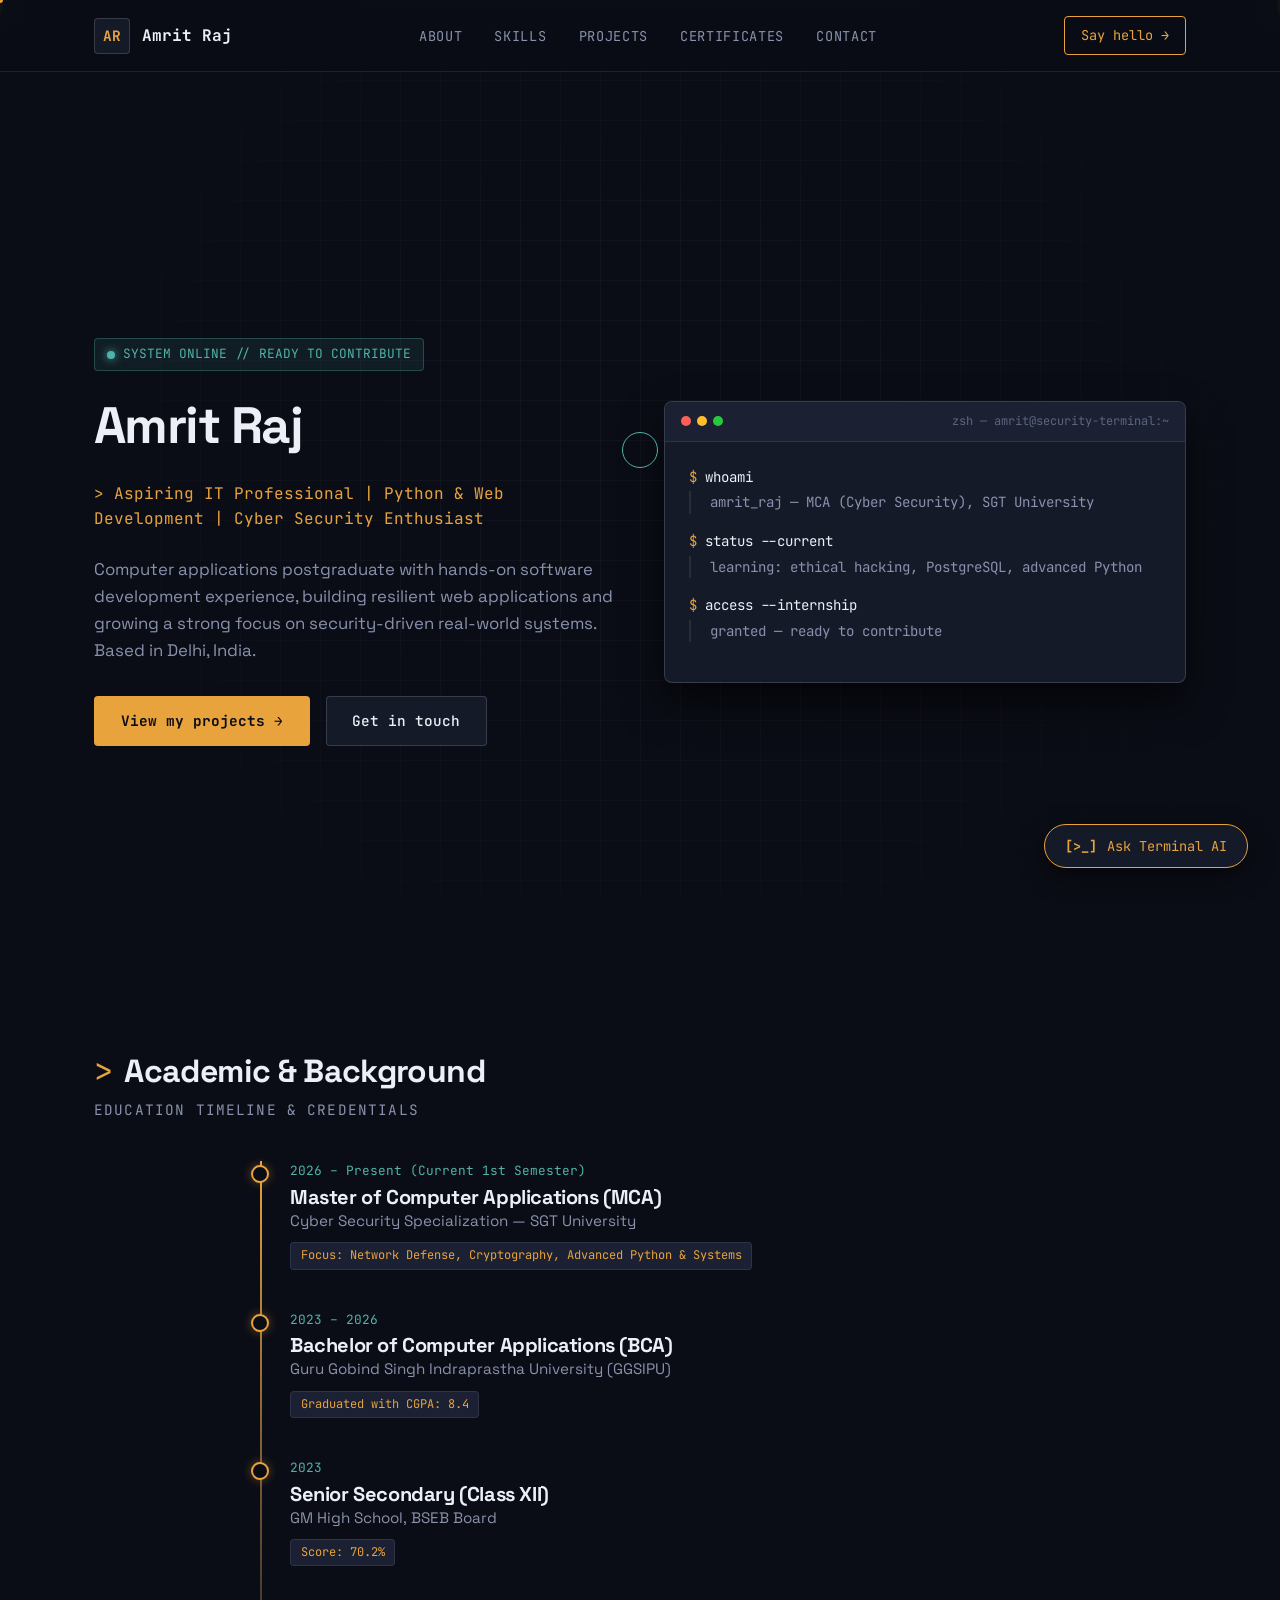
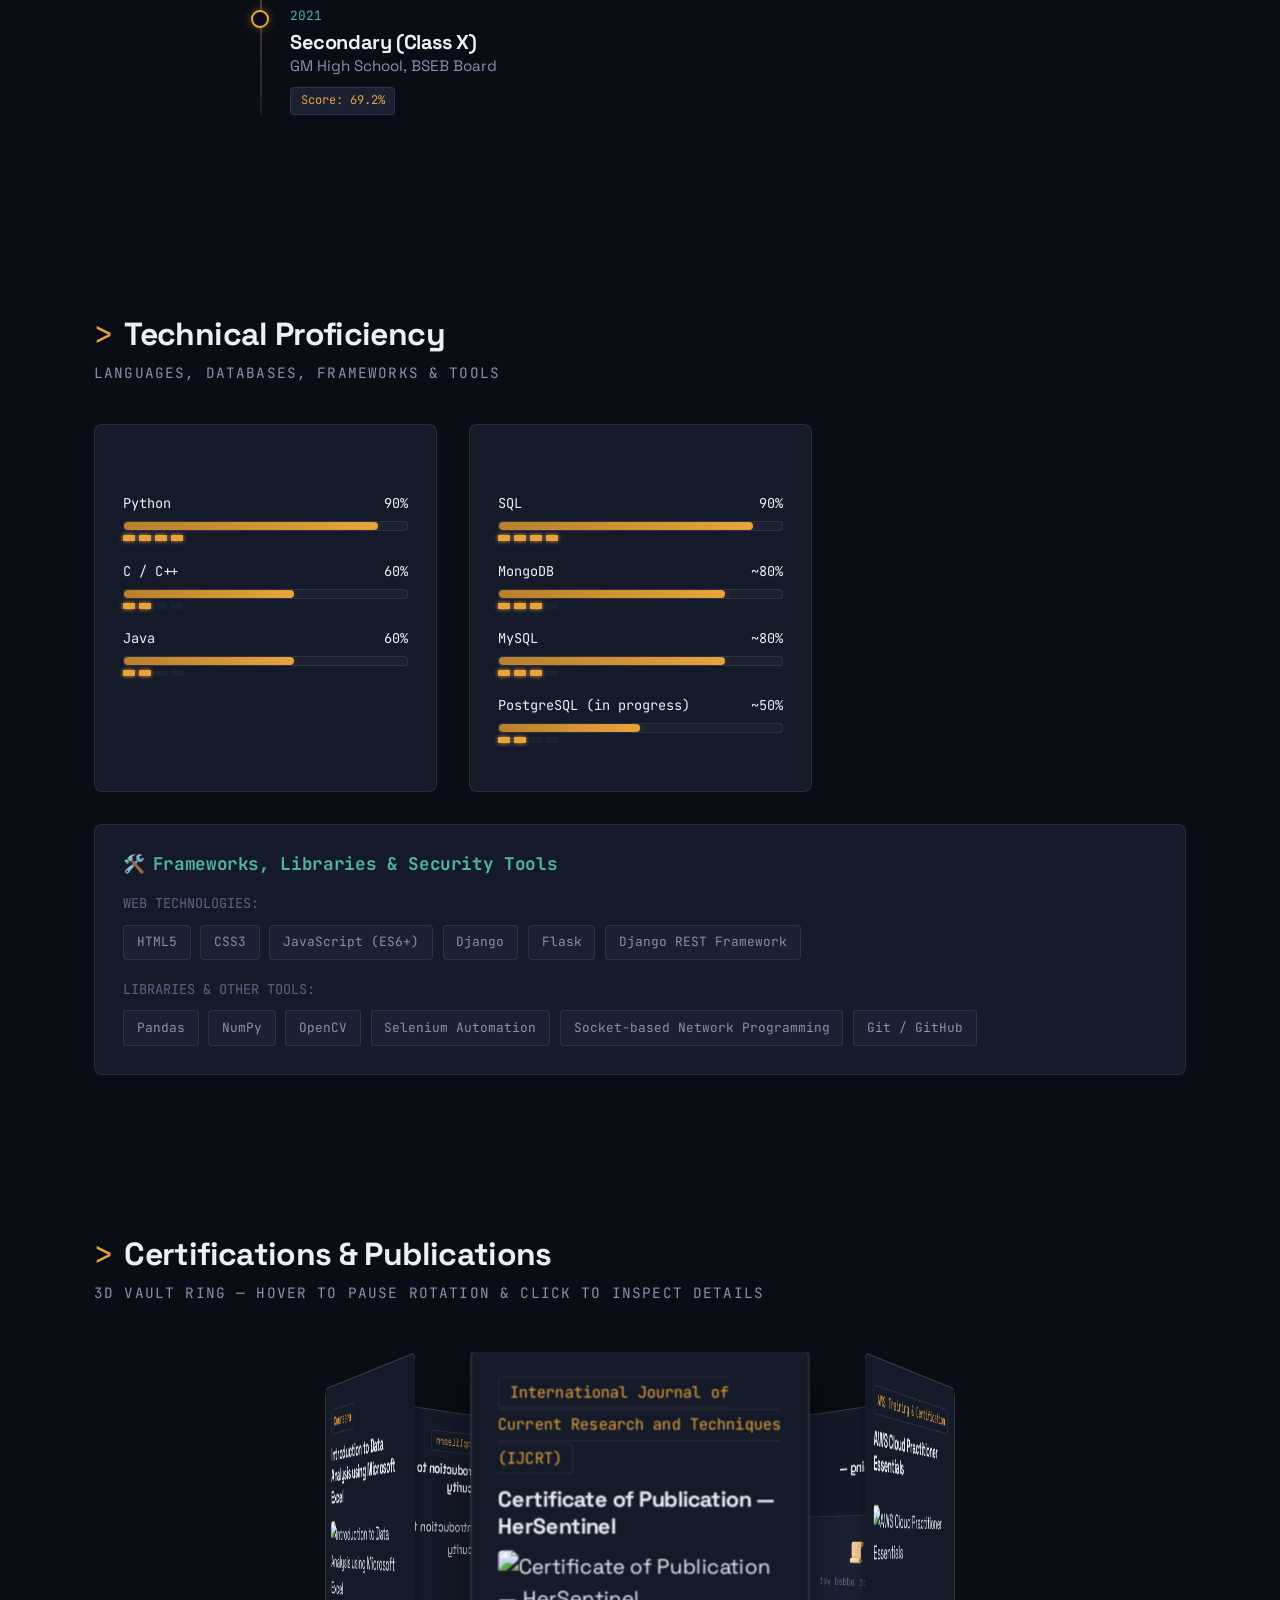
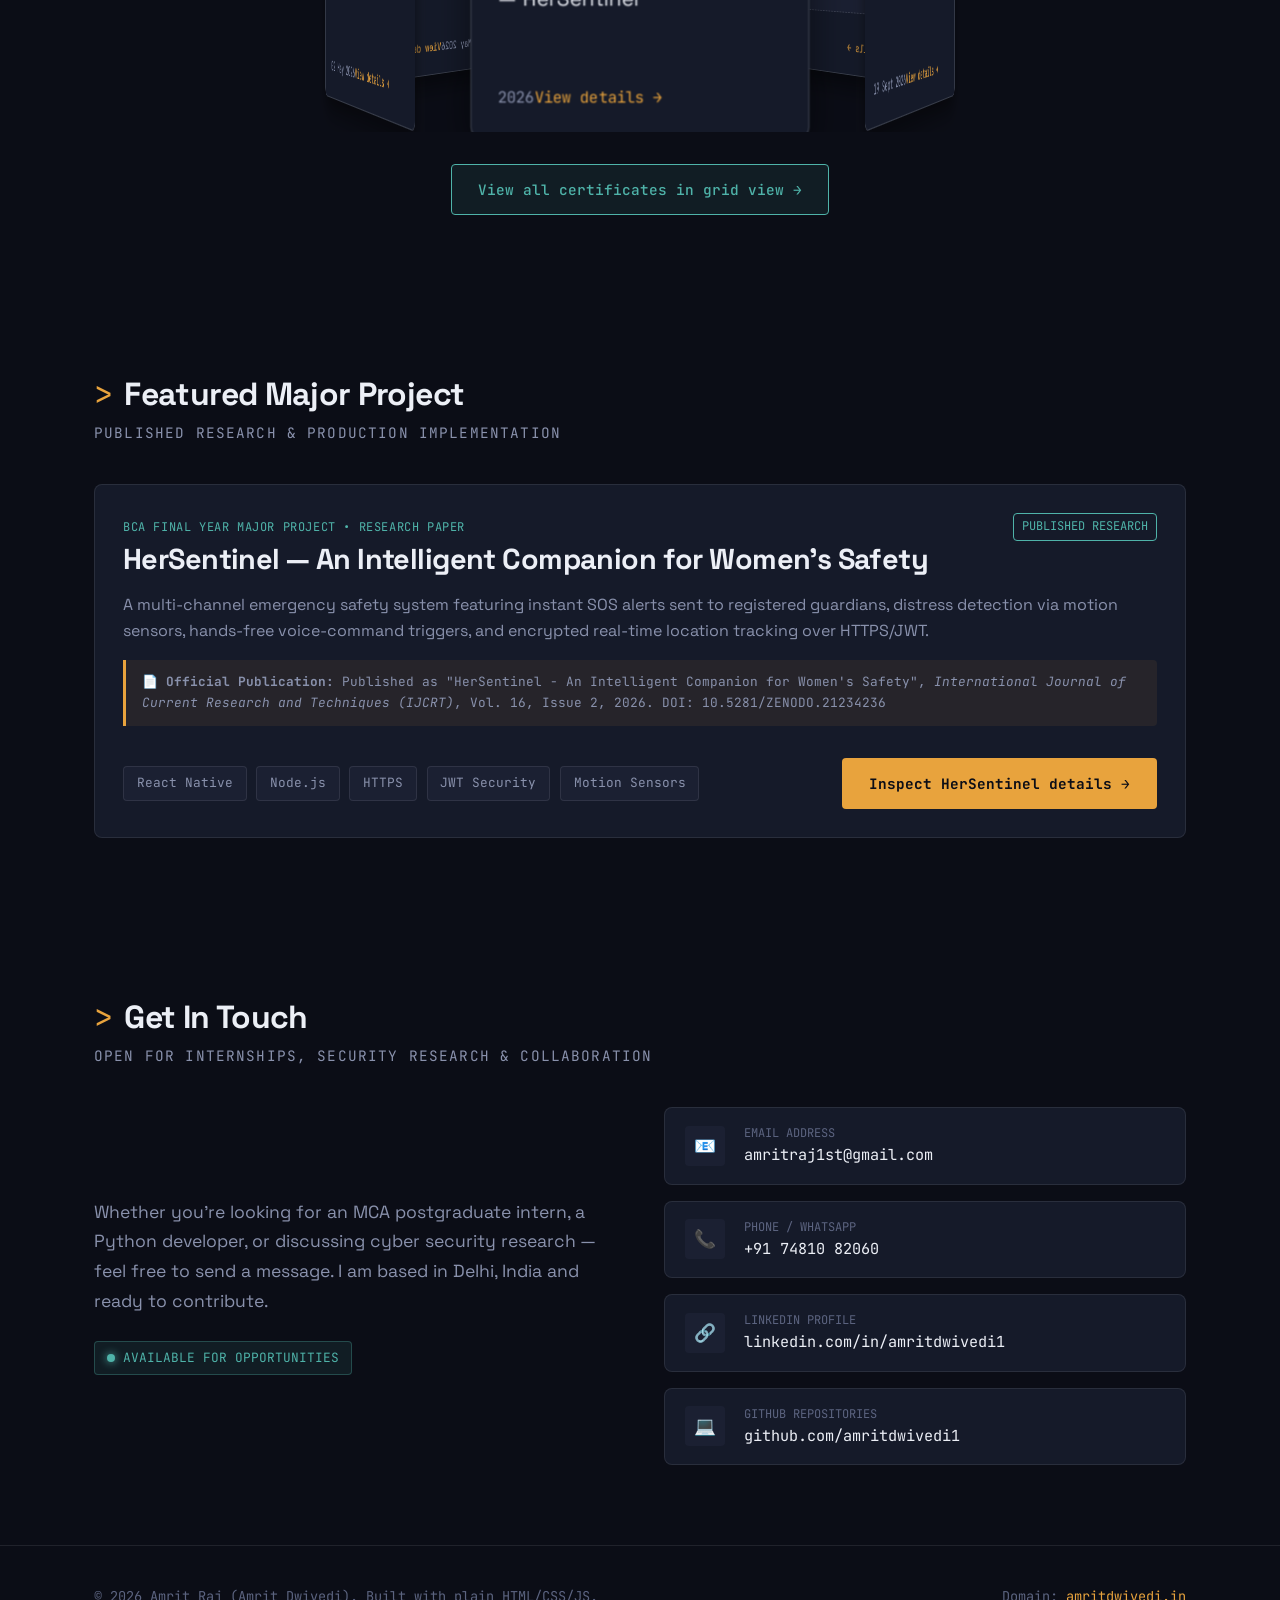
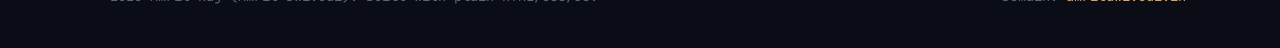
==== commit 4a53c23c: "Add files via upload" ====
--- a/index.html
+++ b/index.html
@@ -20,6 +20,13 @@
   <div class="bg-grid"></div>
   <canvas id="particle-canvas"></canvas>
 
+  <!-- Fully 3D WebGL Background (site-wide, behind all content) -->
+  <canvas id="three-bg"></canvas>
+
+  <!-- Custom Cursor -->
+  <div class="cursor-dot" id="cursorDot"></div>
+  <div class="cursor-ring" id="cursorRing"></div>
+
   <!-- Sticky Top Navigation -->
   <header class="header-nav">
     <div class="container nav-container">
@@ -494,5 +501,10 @@
   <script src="assets/js/3d-carousel.js"></script>
   <script src="assets/js/main.js"></script>
   <script src="assets/js/chatbot.js"></script>
+
+  <!-- 3D Background + Custom Cursor Enhancements -->
+  <script src="https://cdnjs.cloudflare.com/ajax/libs/three.js/r128/three.min.js"></script>
+  <script src="assets/js/three-background.js"></script>
+  <script src="assets/js/cursor-effect.js"></script>
 </body>
 </html>
--- a/assets/css/style.css
+++ b/assets/css/style.css
@@ -1158,3 +1158,67 @@
     animation: none !important;
   }
 }
+
+/* ==========================================================================
+   3D BACKGROUND CANVAS (site-wide, WebGL, sits behind .bg-grid content)
+   ========================================================================== */
+#three-bg {
+  position: fixed;
+  top: 0;
+  left: 0;
+  width: 100vw;
+  height: 100vh;
+  z-index: 0;
+  pointer-events: none;
+  opacity: 0.55;
+}
+
+/* Lift real content above the fixed 3D layer */
+.header-nav, main, footer {
+  position: relative;
+  z-index: 1;
+}
+
+/* ==========================================================================
+   CUSTOM CURSOR (magnetic dot + trailing ring) — pointer devices only
+   ========================================================================== */
+@media (pointer: fine) {
+  * { cursor: none !important; }
+
+  .cursor-dot,
+  .cursor-ring {
+    position: fixed;
+    top: 0;
+    left: 0;
+    border-radius: 50%;
+    pointer-events: none;
+    z-index: 9999;
+    transform: translate(-50%, -50%);
+    will-change: transform;
+  }
+
+  .cursor-dot {
+    width: 6px;
+    height: 6px;
+    background: var(--accent-amber);
+    transition: opacity 0.2s ease, background 0.2s ease;
+  }
+
+  .cursor-ring {
+    width: 36px;
+    height: 36px;
+    border: 1px solid var(--accent-teal);
+    transition: width 0.25s cubic-bezier(0.16,1,0.3,1), height 0.25s cubic-bezier(0.16,1,0.3,1),
+                border-color 0.25s ease, background 0.25s ease, opacity 0.2s ease;
+  }
+
+  .cursor-ring.is-hovering {
+    width: 60px;
+    height: 60px;
+    background: rgba(232, 163, 61, 0.08);
+    border-color: var(--accent-amber);
+  }
+
+  body.cursor-hidden .cursor-dot,
+  body.cursor-hidden .cursor-ring { opacity: 0; }
+}
